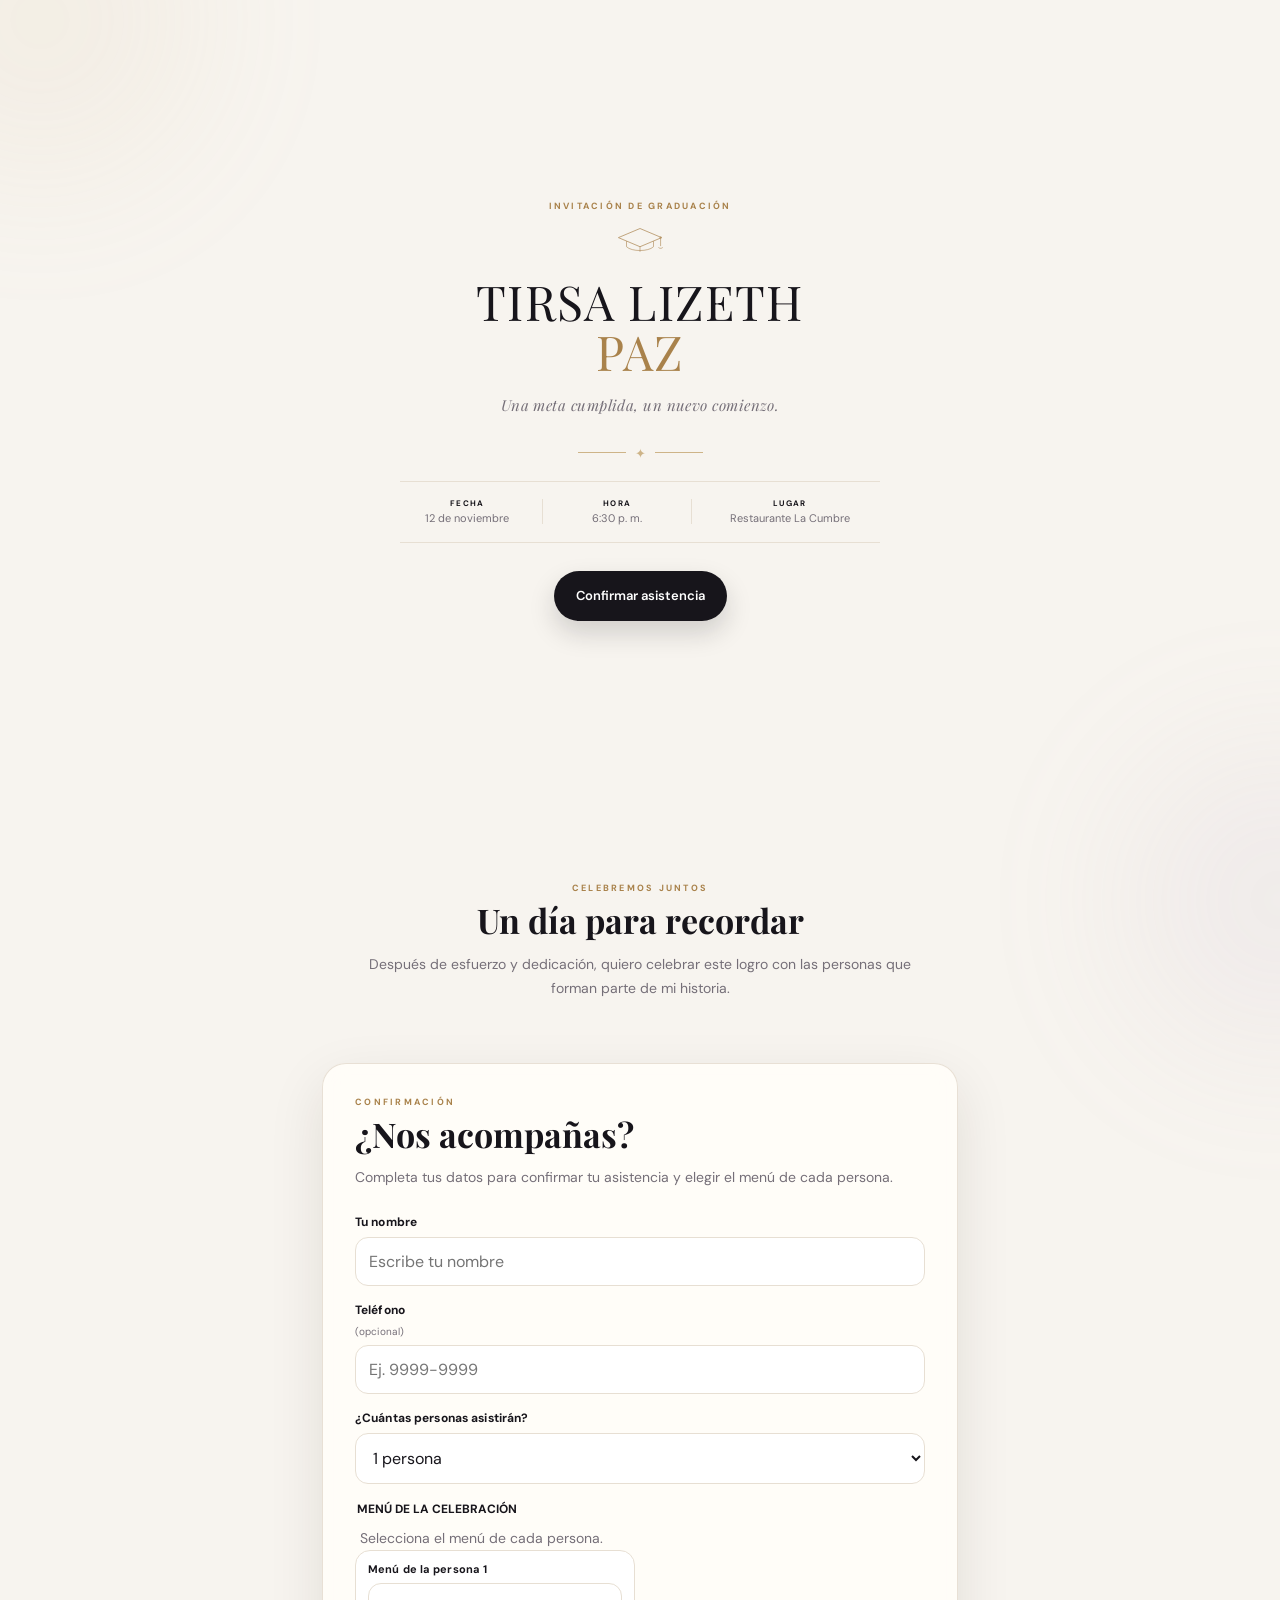
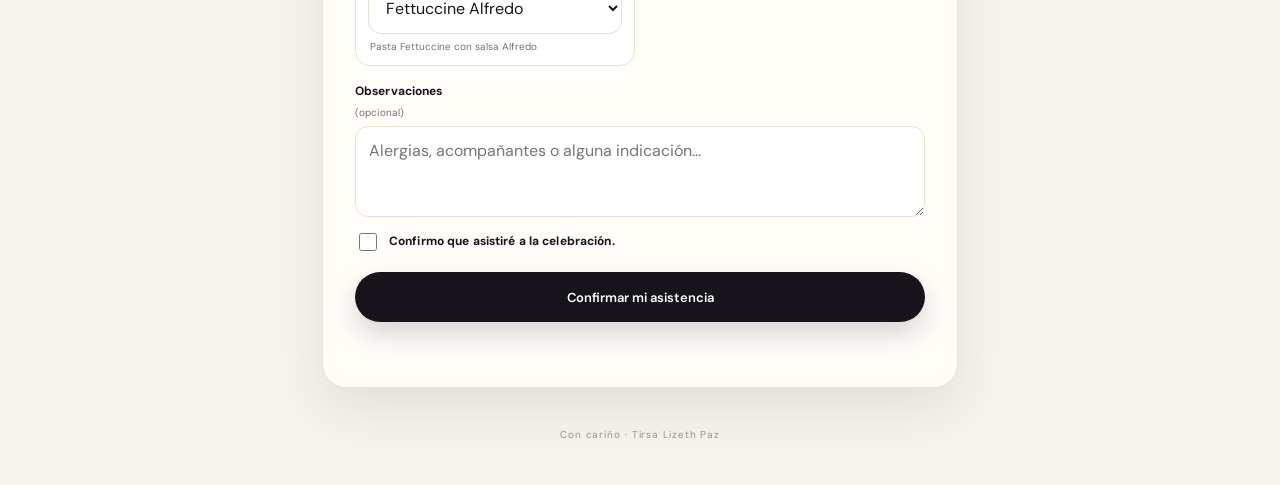
==== index.html @ da8b952c "Refinar diseño premium de invitación de graduación" ====
<!doctype html>
<html lang="es">
<head>
  <meta charset="UTF-8">
  <meta name="viewport" content="width=device-width, initial-scale=1.0, maximum-scale=1.0, user-scalable=no, viewport-fit=cover">
  <title>Graduación de Tirsa Lizeth Paz | Invitación</title>
  <meta name="description" content="Invitación digital de graduación de Tirsa Lizeth Paz">
  <link rel="preconnect" href="https://fonts.googleapis.com">
  <link rel="preconnect" href="https://fonts.gstatic.com" crossorigin>
  <link href="https://fonts.googleapis.com/css2?family=DM+Sans:wght@400;500;600;700&family=Playfair+Display:wght@500;600;700&display=swap" rel="stylesheet">
  <link rel="stylesheet" href="styles.css">
  <style>
    html{-webkit-text-size-adjust:100%;touch-action:manipulation}
    input,select,textarea{font-size:16px!important;-webkit-text-size-adjust:100%}
    .guest-menus{display:grid;gap:10px}.guest-menu-row{border:1px solid #e7dfd3;border-radius:15px;background:#fff;padding:11px 12px}.guest-menu-row label{display:grid;gap:7px;font-size:11px;color:#17151b}.guest-menu-select{font-size:16px!important;min-height:50px!important}.selected-menu-description{margin:6px 2px 0;font-size:10px;line-height:1.4;color:#756f78}
    .graduation-mark{width:54px;height:38px;margin:2px auto 12px;color:var(--gold);opacity:.82}.graduation-mark svg{width:100%;height:100%;display:block;overflow:visible}.graduation-mark .cap-fill{fill:none;stroke:currentColor;stroke-width:1.25;stroke-linejoin:round}.graduation-mark .cap-detail{fill:none;stroke:currentColor;stroke-width:1.05;stroke-linecap:round;stroke-linejoin:round}
    .hero-ornament{display:flex;align-items:center;justify-content:center;gap:9px;margin:4px auto 22px;color:var(--gold-light);opacity:.9}.hero-ornament span{display:block;width:48px;height:1px;background:currentColor}.hero-ornament b{font-family:"Playfair Display",serif;font-size:13px;font-weight:500;line-height:1}
    .tagline{margin:-12px auto 25px;color:var(--muted);font:italic 15px/1.5 "Playfair Display",serif;letter-spacing:.03em}
    .details{display:none}
    @media(min-width:561px){.guest-menus{grid-template-columns:1fr 1fr}}
  </style>
</head>
<body>
  <div class="bg-glow glow-1"></div>
  <div class="bg-glow glow-2"></div>

  <main>
    <section class="hero reveal">
      <p class="eyebrow">INVITACIÓN DE GRADUACIÓN</p>

      <div class="graduation-mark" aria-hidden="true">
        <svg viewBox="0 0 80 56" role="img">
          <path class="cap-fill" d="M8 21.5 40 8l32 13.5L40 35 8 21.5Z"/>
          <path class="cap-detail" d="M20 27.2V35c7.5 7.5 32.5 7.5 40 0v-7.8M40 35v7"/>
          <path class="cap-detail" d="M70.5 22v11.5M67.8 36.5c1.5 1.3 4 1.3 5.5 0"/>
          <circle cx="70.5" cy="21.5" r="1.6" fill="currentColor" stroke="none"/>
        </svg>
      </div>

      <div class="graduate-name">TIRSA LIZETH<br><span>PAZ</span></div>
      <p class="tagline">Una meta cumplida, un nuevo comienzo.</p>

      <div class="hero-ornament" aria-hidden="true"><span></span><b>✦</b><span></span></div>

      <div class="date-card">
        <div><strong>FECHA</strong><span>12 de noviembre</span></div>
        <i></i>
        <div><strong>HORA</strong><span>6:30 p. m.</span></div>
        <i></i>
        <div><strong>LUGAR</strong><span>Restaurante La Cumbre</span></div>
      </div>

      <a class="primary-btn" href="#rsvp">Confirmar asistencia</a>
    </section>

    <section class="section reveal intro-section">
      <div class="section-tag">CELEBREMOS JUNTOS</div>
      <h2>Un día para recordar</h2>
      <p class="muted">Después de esfuerzo y dedicación, quiero celebrar este logro con las personas que forman parte de mi historia.</p>
    </section>

    <section id="rsvp" class="rsvp-card reveal">
      <div class="section-tag">CONFIRMACIÓN</div>
      <h2>¿Nos acompañas?</h2>
      <p class="muted">Completa tus datos para confirmar tu asistencia y elegir el menú de cada persona.</p>

      <form id="rsvpForm">
        <label>Tu nombre
          <input id="name" name="name" type="text" placeholder="Escribe tu nombre" required maxlength="100" autocomplete="name">
        </label>

        <label>Teléfono <small>(opcional)</small>
          <input id="phone" name="phone" type="tel" placeholder="Ej. 9999-9999" maxlength="30" autocomplete="tel">
        </label>

        <label>¿Cuántas personas asistirán?
          <select id="guests" name="guests" required>
            <option value="1">1 persona</option><option value="2">2 personas</option><option value="3">3 personas</option><option value="4">4 personas</option><option value="5">5 personas</option><option value="6">6 personas</option>
          </select>
        </label>

        <fieldset>
          <legend>MENÚ DE LA CELEBRACIÓN</legend>
          <p class="muted">Selecciona el menú de cada persona.</p>
          <div id="guestMenus" class="guest-menus"></div>
        </fieldset>

        <label>Observaciones <small>(opcional)</small>
          <textarea id="notes" name="notes" rows="3" maxlength="300" placeholder="Alergias, acompañantes o alguna indicación..."></textarea>
        </label>

        <label class="check"><input id="confirmed" type="checkbox" required><span>Confirmo que asistiré a la celebración.</span></label>
        <button class="primary-btn submit-btn" type="submit">Confirmar mi asistencia</button>
        <p id="formStatus" class="form-status" role="status"></p>
      </form>
    </section>

    <section id="success" class="success-card hidden">
      <div class="success-icon">✓</div>
      <div class="section-tag">CONFIRMACIÓN RECIBIDA</div>
      <h2>Te esperamos</h2>
      <p id="successText" class="muted"></p>
      <button id="editBtn" class="secondary-btn">Modificar respuesta</button>
    </section>

    <footer>Con cariño · Tirsa Lizeth Paz</footer>
  </main>

  <script src="config.js"></script>
  <script src="app.js"></script>
</body>
</html>
---- styles.css ----
:root{
  --ink:#17151b;
  --muted:#756f78;
  --cream:#f7f4ef;
  --paper:#fffdf9;
  --gold:#a9824b;
  --gold-light:#c9ad7d;
  --line:#e7dfd3;
  --shadow:0 20px 55px rgba(35,28,20,.10);
}
*{box-sizing:border-box}
html{scroll-behavior:smooth}
body{margin:0;background:var(--cream);color:var(--ink);font-family:"DM Sans",sans-serif;-webkit-font-smoothing:antialiased}
body:before{content:"";position:fixed;inset:0;pointer-events:none;opacity:.18;background-image:radial-gradient(#b8a98f .45px,transparent .45px);background-size:8px 8px}
.bg-glow{position:fixed;width:300px;height:300px;border-radius:50%;filter:blur(85px);opacity:.11;pointer-events:none}
.glow-1{background:#d7bb8a;top:-130px;left:-110px}.glow-2{background:#b8a3c2;right:-150px;bottom:-150px}
main{width:100%;max-width:680px;margin:auto;padding:0 16px 34px;position:relative}
.hero{min-height:100svh;display:flex;flex-direction:column;align-items:center;justify-content:center;text-align:center;padding:34px 8px 42px}
.cap{font-size:42px;margin-bottom:18px;filter:drop-shadow(0 7px 10px rgba(0,0,0,.10))}
.eyebrow,.section-tag{font-size:9px;letter-spacing:.25em;font-weight:700;color:var(--gold)}
h1,h2,.graduate-name{font-family:"Playfair Display",serif}
h1{font-size:clamp(44px,14vw,68px);line-height:.94;margin:12px 0 18px;font-weight:600;letter-spacing:-.025em}
.intro{font-size:14px;line-height:1.65;color:var(--muted);max-width:330px;margin:0 auto 24px}
.graduate-name{font-size:clamp(30px,9vw,48px);line-height:1.03;letter-spacing:.025em;margin:4px 0 30px}
.graduate-name span{color:var(--gold)}
.date-card{width:100%;max-width:480px;display:grid;grid-template-columns:1fr auto 1fr auto 1.35fr;align-items:center;gap:9px;border-top:1px solid var(--line);border-bottom:1px solid var(--line);padding:16px 2px;margin-bottom:28px}
.date-card div{display:flex;flex-direction:column;gap:4px;min-width:0}.date-card strong{font-size:8px;letter-spacing:.16em}.date-card span{font-size:11px;line-height:1.25;color:var(--muted)}
.date-card i{height:25px;width:1px;background:var(--line)}
.primary-btn,.secondary-btn{min-height:50px;display:inline-flex;align-items:center;justify-content:center;border:0;border-radius:999px;padding:14px 22px;font:600 13px "DM Sans";cursor:pointer;text-decoration:none;transition:transform .2s ease,box-shadow .2s ease;background:none}
.primary-btn{background:var(--ink);color:#fff;box-shadow:0 12px 26px rgba(23,21,27,.17)}.primary-btn:active{transform:scale(.98)}.primary-btn span{margin-left:12px;color:var(--gold-light)}
.section{padding:62px 4px;text-align:center}.section h2,.rsvp-card h2,.success-card h2{font-size:34px;line-height:1.05;margin:9px 0 13px}.muted{color:var(--muted);font-size:14px;line-height:1.75;max-width:560px;margin:0 auto}
.rsvp-card,.success-card{background:rgba(255,253,249,.92);border:1px solid rgba(231,223,211,.95);border-radius:24px;padding:25px 19px;box-shadow:var(--shadow);backdrop-filter:blur(12px)}
.rsvp-card h2{text-align:left}.rsvp-card>.muted{text-align:left;margin:0 0 24px;max-width:none}
form{display:grid;gap:16px}form label{display:grid;gap:7px;text-align:left;font-size:12px;font-weight:700;letter-spacing:.01em}small{font-size:10px;color:var(--muted);font-weight:400}
input[type=text],input[type=tel],select,textarea{width:100%;min-height:48px;border:1px solid var(--line);background:#fff;border-radius:13px;padding:13px;font:14px "DM Sans";color:var(--ink);outline:none;transition:.2s}textarea{resize:vertical;min-height:88px}input:focus,select:focus,textarea:focus{border-color:var(--gold);box-shadow:0 0 0 3px rgba(169,130,75,.10)}
fieldset{border:0;padding:0;margin:1px 0}legend{font-size:12px;font-weight:700;margin-bottom:9px}
.menu-grid{display:grid;grid-template-columns:1fr;gap:9px}.menu-option{position:relative;display:flex!important;align-items:center;gap:11px;border:1px solid var(--line);padding:12px;border-radius:15px;background:#fff;cursor:pointer;transition:.2s}.menu-option input{accent-color:var(--gold);width:16px;height:16px;flex:0 0 auto}.menu-option:has(input:checked){border-color:var(--gold);box-shadow:0 0 0 2px rgba(169,130,75,.10);background:#fffbf5}.menu-option span:nth-child(2){display:flex;flex-direction:column;gap:3px;min-width:0}.menu-option b{font-size:12px}.menu-option small{font-size:10px;line-height:1.35}.menu-icon{font-size:22px;flex:0 0 auto}.check{display:flex!important;grid-template-columns:none!important;align-items:flex-start!important;gap:9px!important}.check input{width:18px;height:18px;flex:0 0 auto;margin-top:0;accent-color:var(--gold)}.check span{font-size:12px;line-height:1.4}.submit-btn{width:100%;margin-top:2px}
.form-status{text-align:center;margin:0;font-size:11px;min-height:17px;color:#9a4c43}
.hidden{display:none}.success-card{text-align:center;margin:45px 0}.success-icon{width:58px;height:58px;border-radius:50%;display:grid;place-items:center;background:#edf4ed;color:#397047;font-size:28px;margin:0 auto 17px}.success-card h2{margin-bottom:9px}.secondary-btn{margin-top:21px;background:#eee9e1;color:var(--ink)}
.details{text-align:left}.details h2{text-align:center}.detail-list{margin-top:23px;display:grid;gap:10px}.detail-list>div{display:flex;gap:13px;align-items:center;background:#fff;border:1px solid var(--line);border-radius:16px;padding:13px}.detail-list>div>span{font-size:21px}.detail-list b{font-size:12px}.detail-list p{margin:3px 0 0;color:var(--muted);font-size:11px}
footer{text-align:center;color:#9b9389;font-size:10px;padding:40px 0 10px;letter-spacing:.09em}
.reveal{animation:rise .7s ease both}@keyframes rise{from{opacity:0;transform:translateY(12px)}to{opacity:1;transform:none}}
@media(min-width:561px){main{padding-left:22px;padding-right:22px}.hero{min-height:820px}.rsvp-card,.success-card{padding:32px}.menu-grid{grid-template-columns:1fr 1fr}}
@media(max-width:370px){main{padding-left:12px;padding-right:12px}.hero{padding-left:4px;padding-right:4px}.graduate-name{font-size:29px}.date-card{gap:6px}.date-card span{font-size:10px}.date-card strong{font-size:7px}.rsvp-card{padding:21px 16px}}
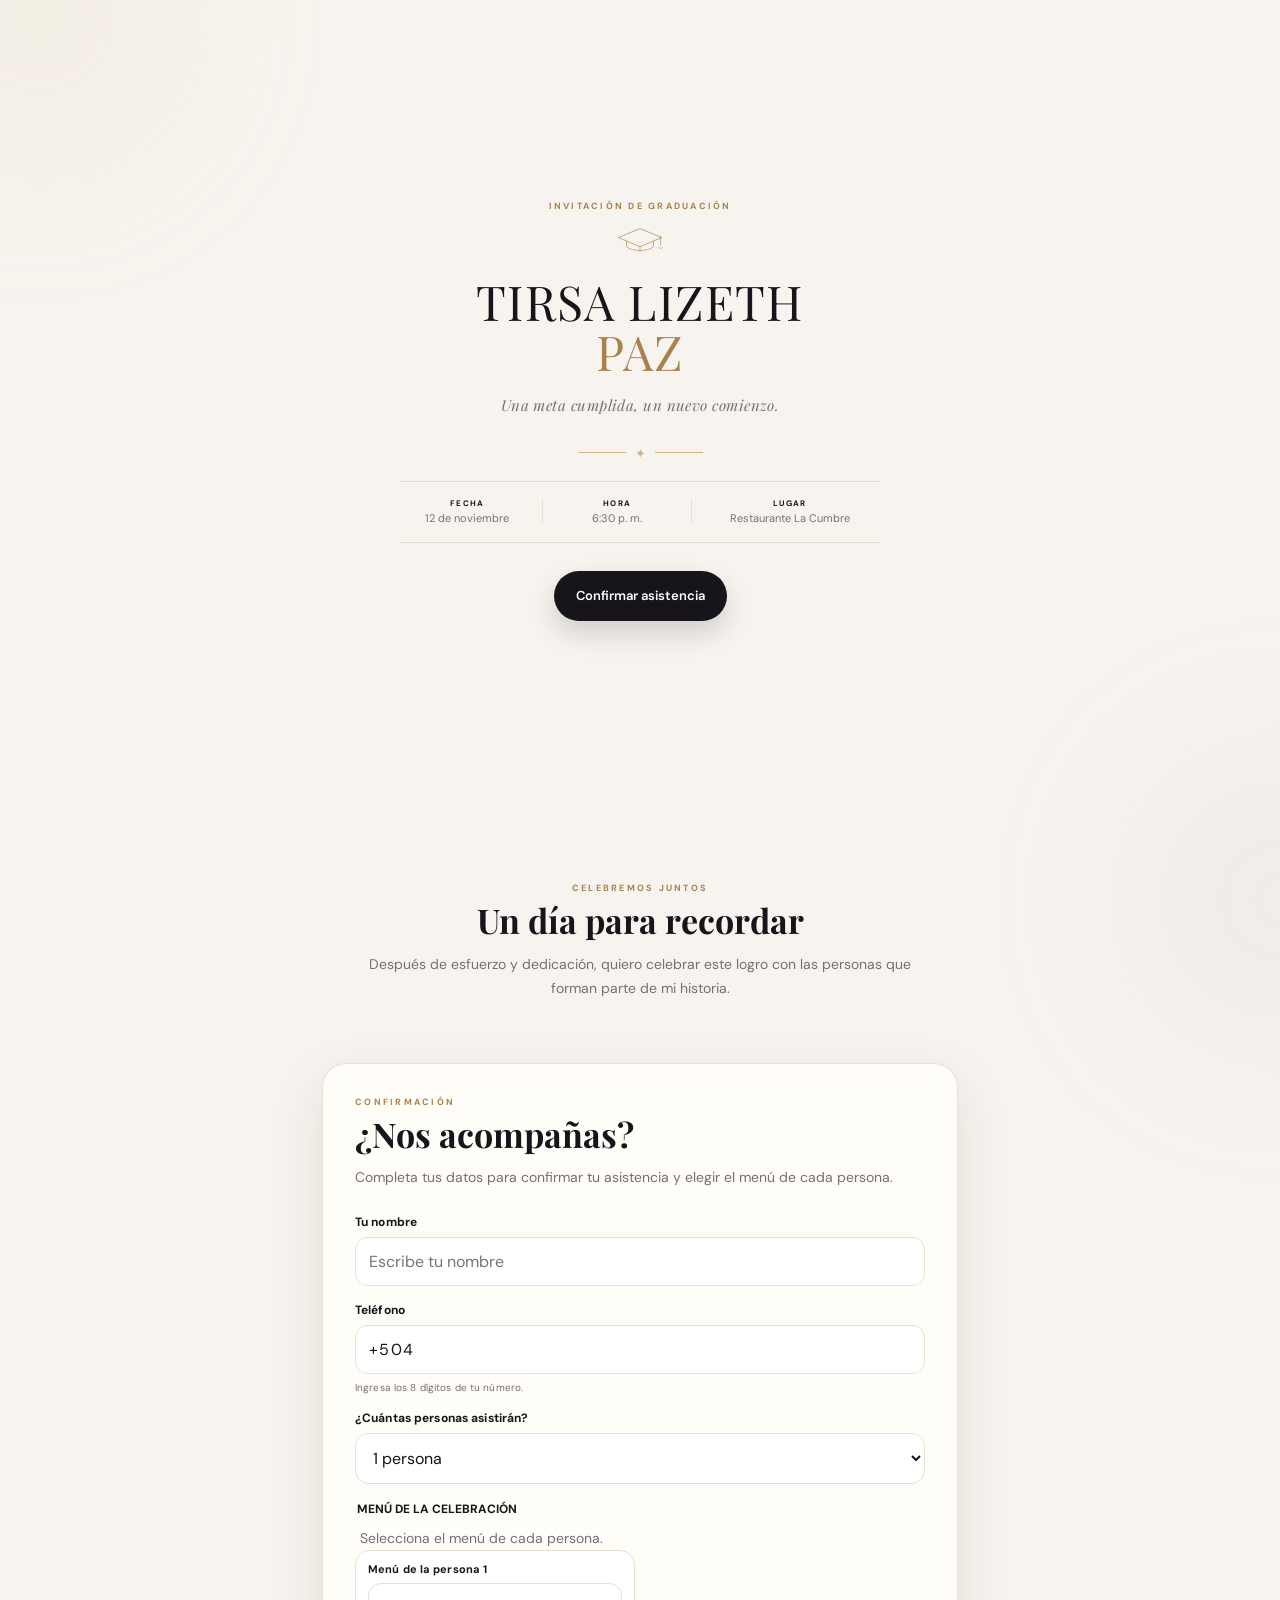
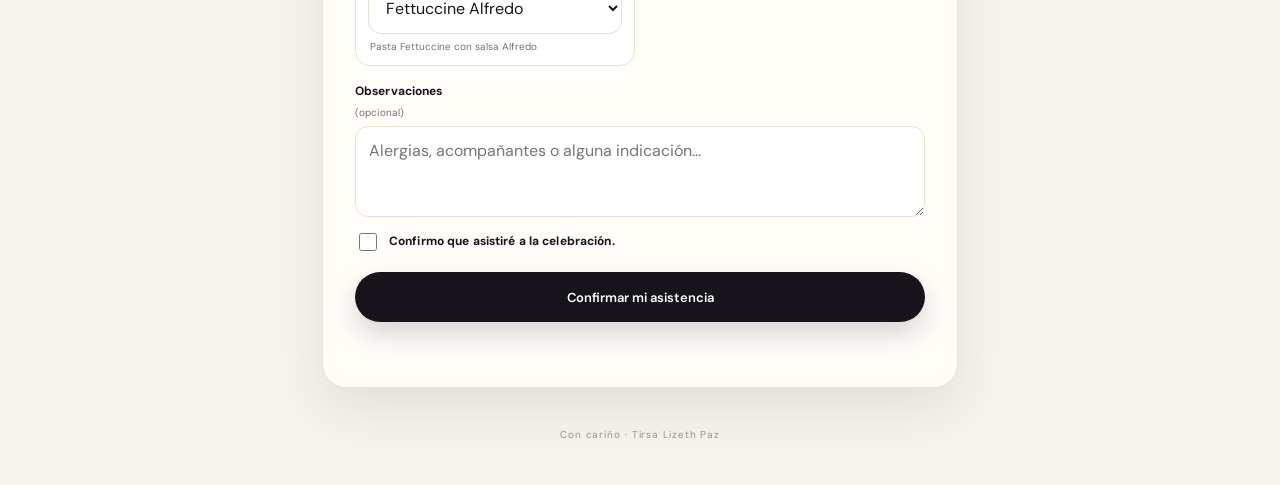
==== commit 0d89ee24: "Ajustar campo de teléfono hondureño" ====
--- a/index.html
+++ b/index.html
@@ -16,97 +16,39 @@
     .graduation-mark{width:54px;height:38px;margin:2px auto 12px;color:var(--gold);opacity:.82}.graduation-mark svg{width:100%;height:100%;display:block;overflow:visible}.graduation-mark .cap-fill{fill:none;stroke:currentColor;stroke-width:1.25;stroke-linejoin:round}.graduation-mark .cap-detail{fill:none;stroke:currentColor;stroke-width:1.05;stroke-linecap:round;stroke-linejoin:round}
     .hero-ornament{display:flex;align-items:center;justify-content:center;gap:9px;margin:4px auto 22px;color:var(--gold-light);opacity:.9}.hero-ornament span{display:block;width:48px;height:1px;background:currentColor}.hero-ornament b{font-family:"Playfair Display",serif;font-size:13px;font-weight:500;line-height:1}
     .tagline{margin:-12px auto 25px;color:var(--muted);font:italic 15px/1.5 "Playfair Display",serif;letter-spacing:.03em}
+    .phone-input{letter-spacing:.08em}
     .details{display:none}
     @media(min-width:561px){.guest-menus{grid-template-columns:1fr 1fr}}
   </style>
 </head>
 <body>
-  <div class="bg-glow glow-1"></div>
-  <div class="bg-glow glow-2"></div>
-
+  <div class="bg-glow glow-1"></div><div class="bg-glow glow-2"></div>
   <main>
     <section class="hero reveal">
       <p class="eyebrow">INVITACIÓN DE GRADUACIÓN</p>
-
-      <div class="graduation-mark" aria-hidden="true">
-        <svg viewBox="0 0 80 56" role="img">
-          <path class="cap-fill" d="M8 21.5 40 8l32 13.5L40 35 8 21.5Z"/>
-          <path class="cap-detail" d="M20 27.2V35c7.5 7.5 32.5 7.5 40 0v-7.8M40 35v7"/>
-          <path class="cap-detail" d="M70.5 22v11.5M67.8 36.5c1.5 1.3 4 1.3 5.5 0"/>
-          <circle cx="70.5" cy="21.5" r="1.6" fill="currentColor" stroke="none"/>
-        </svg>
-      </div>
-
+      <div class="graduation-mark" aria-hidden="true"><svg viewBox="0 0 80 56" role="img"><path class="cap-fill" d="M8 21.5 40 8l32 13.5L40 35 8 21.5Z"/><path class="cap-detail" d="M20 27.2V35c7.5 7.5 32.5 7.5 40 0v-7.8M40 35v7"/><path class="cap-detail" d="M70.5 22v11.5M67.8 36.5c1.5 1.3 4 1.3 5.5 0"/><circle cx="70.5" cy="21.5" r="1.6" fill="currentColor" stroke="none"/></svg></div>
       <div class="graduate-name">TIRSA LIZETH<br><span>PAZ</span></div>
       <p class="tagline">Una meta cumplida, un nuevo comienzo.</p>
-
       <div class="hero-ornament" aria-hidden="true"><span></span><b>✦</b><span></span></div>
-
-      <div class="date-card">
-        <div><strong>FECHA</strong><span>12 de noviembre</span></div>
-        <i></i>
-        <div><strong>HORA</strong><span>6:30 p. m.</span></div>
-        <i></i>
-        <div><strong>LUGAR</strong><span>Restaurante La Cumbre</span></div>
-      </div>
-
+      <div class="date-card"><div><strong>FECHA</strong><span>12 de noviembre</span></div><i></i><div><strong>HORA</strong><span>6:30 p. m.</span></div><i></i><div><strong>LUGAR</strong><span>Restaurante La Cumbre</span></div></div>
       <a class="primary-btn" href="#rsvp">Confirmar asistencia</a>
     </section>
-
-    <section class="section reveal intro-section">
-      <div class="section-tag">CELEBREMOS JUNTOS</div>
-      <h2>Un día para recordar</h2>
-      <p class="muted">Después de esfuerzo y dedicación, quiero celebrar este logro con las personas que forman parte de mi historia.</p>
-    </section>
-
+    <section class="section reveal intro-section"><div class="section-tag">CELEBREMOS JUNTOS</div><h2>Un día para recordar</h2><p class="muted">Después de esfuerzo y dedicación, quiero celebrar este logro con las personas que forman parte de mi historia.</p></section>
     <section id="rsvp" class="rsvp-card reveal">
-      <div class="section-tag">CONFIRMACIÓN</div>
-      <h2>¿Nos acompañas?</h2>
-      <p class="muted">Completa tus datos para confirmar tu asistencia y elegir el menú de cada persona.</p>
-
+      <div class="section-tag">CONFIRMACIÓN</div><h2>¿Nos acompañas?</h2><p class="muted">Completa tus datos para confirmar tu asistencia y elegir el menú de cada persona.</p>
       <form id="rsvpForm">
-        <label>Tu nombre
-          <input id="name" name="name" type="text" placeholder="Escribe tu nombre" required maxlength="100" autocomplete="name">
-        </label>
-
-        <label>Teléfono <small>(opcional)</small>
-          <input id="phone" name="phone" type="tel" placeholder="Ej. 9999-9999" maxlength="30" autocomplete="tel">
-        </label>
-
-        <label>¿Cuántas personas asistirán?
-          <select id="guests" name="guests" required>
-            <option value="1">1 persona</option><option value="2">2 personas</option><option value="3">3 personas</option><option value="4">4 personas</option><option value="5">5 personas</option><option value="6">6 personas</option>
-          </select>
-        </label>
-
-        <fieldset>
-          <legend>MENÚ DE LA CELEBRACIÓN</legend>
-          <p class="muted">Selecciona el menú de cada persona.</p>
-          <div id="guestMenus" class="guest-menus"></div>
-        </fieldset>
-
-        <label>Observaciones <small>(opcional)</small>
-          <textarea id="notes" name="notes" rows="3" maxlength="300" placeholder="Alergias, acompañantes o alguna indicación..."></textarea>
-        </label>
-
+        <label>Tu nombre<input id="name" name="name" type="text" placeholder="Escribe tu nombre" required maxlength="100" autocomplete="name"></label>
+        <label>Teléfono<input id="phone" name="phone" class="phone-input" type="tel" inputmode="numeric" value="+504 " required autocomplete="tel" maxlength="9" aria-describedby="phoneHelp"><small id="phoneHelp">Ingresa los 8 dígitos de tu número.</small></label>
+        <label>¿Cuántas personas asistirán?<select id="guests" name="guests" required><option value="1">1 persona</option><option value="2">2 personas</option><option value="3">3 personas</option><option value="4">4 personas</option><option value="5">5 personas</option><option value="6">6 personas</option></select></label>
+        <fieldset><legend>MENÚ DE LA CELEBRACIÓN</legend><p class="muted">Selecciona el menú de cada persona.</p><div id="guestMenus" class="guest-menus"></div></fieldset>
+        <label>Observaciones <small>(opcional)</small><textarea id="notes" name="notes" rows="3" maxlength="300" placeholder="Alergias, acompañantes o alguna indicación..."></textarea></label>
         <label class="check"><input id="confirmed" type="checkbox" required><span>Confirmo que asistiré a la celebración.</span></label>
-        <button class="primary-btn submit-btn" type="submit">Confirmar mi asistencia</button>
-        <p id="formStatus" class="form-status" role="status"></p>
+        <button class="primary-btn submit-btn" type="submit">Confirmar mi asistencia</button><p id="formStatus" class="form-status" role="status"></p>
       </form>
     </section>
-
-    <section id="success" class="success-card hidden">
-      <div class="success-icon">✓</div>
-      <div class="section-tag">CONFIRMACIÓN RECIBIDA</div>
-      <h2>Te esperamos</h2>
-      <p id="successText" class="muted"></p>
-      <button id="editBtn" class="secondary-btn">Modificar respuesta</button>
-    </section>
-
+    <section id="success" class="success-card hidden"><div class="success-icon">✓</div><div class="section-tag">CONFIRMACIÓN RECIBIDA</div><h2>Te esperamos</h2><p id="successText" class="muted"></p><button id="editBtn" class="secondary-btn">Modificar respuesta</button></section>
     <footer>Con cariño · Tirsa Lizeth Paz</footer>
   </main>
-
-  <script src="config.js"></script>
-  <script src="app.js"></script>
+  <script src="config.js"></script><script src="app.js"></script>
 </body>
 </html>
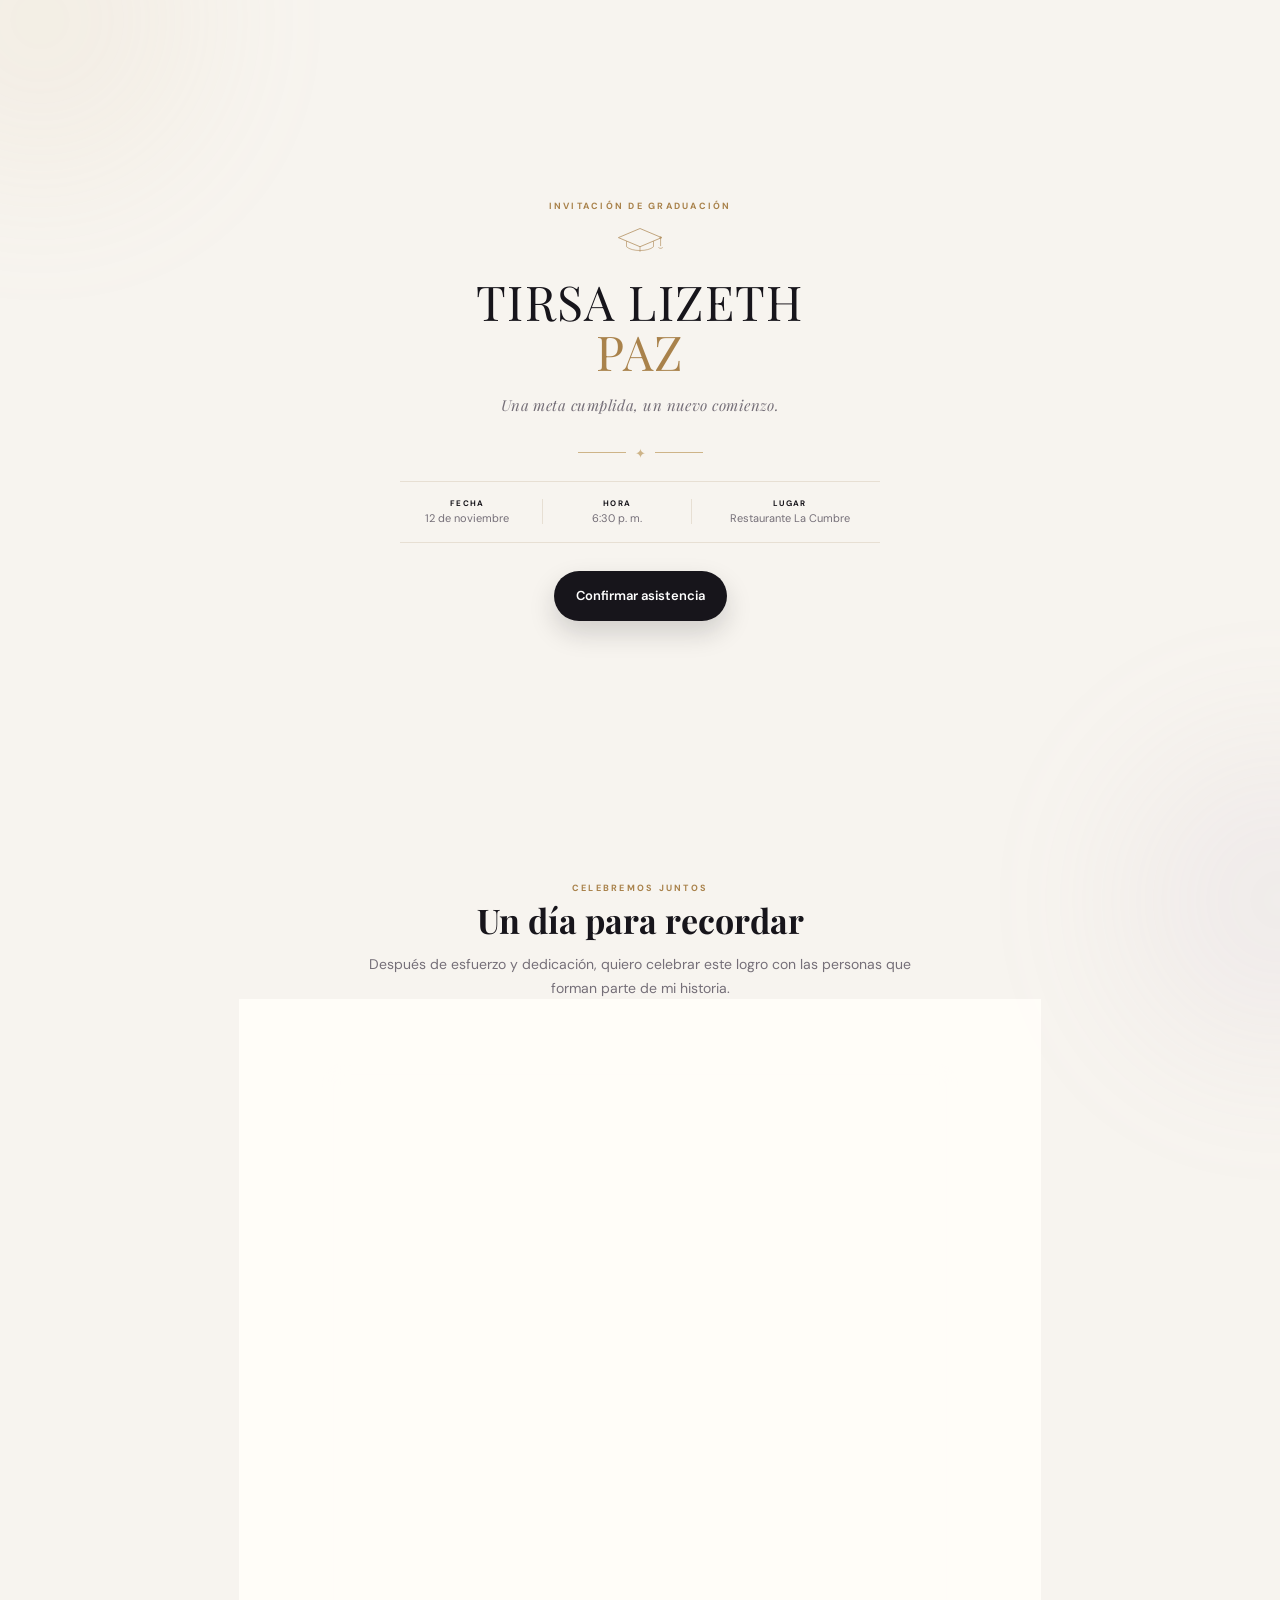
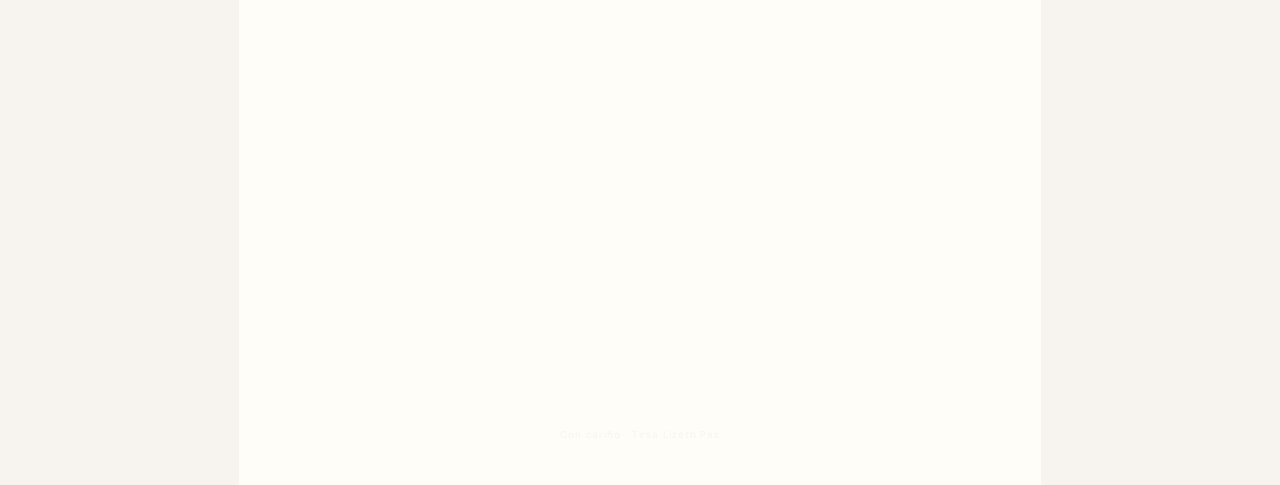
==== commit 63e980cc: "Agregar animación sutil y elegante a la invitación" ====
--- a/index.html
+++ b/index.html
@@ -13,11 +13,16 @@
     html{-webkit-text-size-adjust:100%;touch-action:manipulation}
     input,select,textarea{font-size:16px!important;-webkit-text-size-adjust:100%}
     .guest-menus{display:grid;gap:10px}.guest-menu-row{border:1px solid #e7dfd3;border-radius:15px;background:#fff;padding:11px 12px}.guest-menu-row label{display:grid;gap:7px;font-size:11px;color:#17151b}.guest-menu-select{font-size:16px!important;min-height:50px!important}.selected-menu-description{margin:6px 2px 0;font-size:10px;line-height:1.4;color:#756f78}
-    .graduation-mark{width:54px;height:38px;margin:2px auto 12px;color:var(--gold);opacity:.82}.graduation-mark svg{width:100%;height:100%;display:block;overflow:visible}.graduation-mark .cap-fill{fill:none;stroke:currentColor;stroke-width:1.25;stroke-linejoin:round}.graduation-mark .cap-detail{fill:none;stroke:currentColor;stroke-width:1.05;stroke-linecap:round;stroke-linejoin:round}
-    .hero-ornament{display:flex;align-items:center;justify-content:center;gap:9px;margin:4px auto 22px;color:var(--gold-light);opacity:.9}.hero-ornament span{display:block;width:48px;height:1px;background:currentColor}.hero-ornament b{font-family:"Playfair Display",serif;font-size:13px;font-weight:500;line-height:1}
+    .graduation-mark{width:54px;height:38px;margin:2px auto 12px;color:var(--gold);opacity:.82;animation:markFloat 5s ease-in-out infinite}.graduation-mark svg{width:100%;height:100%;display:block;overflow:visible}.graduation-mark .cap-fill{fill:none;stroke:currentColor;stroke-width:1.25;stroke-linejoin:round}.graduation-mark .cap-detail{fill:none;stroke:currentColor;stroke-width:1.05;stroke-linecap:round;stroke-linejoin:round}
+    .hero-ornament{display:flex;align-items:center;justify-content:center;gap:9px;margin:4px auto 22px;color:var(--gold-light);opacity:.9}.hero-ornament span{display:block;width:48px;height:1px;background:currentColor}.hero-ornament b{font-family:"Playfair Display",serif;font-size:13px;font-weight:500;line-height:1;animation:starGlow 3.5s ease-in-out infinite}
     .tagline{margin:-12px auto 25px;color:var(--muted);font:italic 15px/1.5 "Playfair Display",serif;letter-spacing:.03em}
     .phone-input{letter-spacing:.08em}
     .details{display:none}
+    .hero .eyebrow,.hero .graduate-name,.hero .tagline,.hero .date-card,.hero .primary-btn{animation:softReveal .9s ease both}.hero .graduate-name{animation-delay:.12s}.hero .tagline{animation-delay:.22s}.hero .date-card{animation-delay:.34s}.hero .primary-btn{animation-delay:.46s}
+    @keyframes softReveal{from{opacity:0;transform:translateY(8px)}to{opacity:1;transform:translateY(0)}}
+    @keyframes markFloat{0%,100%{transform:translateY(0);opacity:.78}50%{transform:translateY(-3px);opacity:1}}
+    @keyframes starGlow{0%,100%{opacity:.65;transform:scale(.94)}50%{opacity:1;transform:scale(1.08)}}
+    @media(prefers-reduced-motion:reduce){*,*::before,*::after{animation-duration:.01ms!important;animation-iteration-count:1!important;scroll-behavior:auto!important}}
     @media(min-width:561px){.guest-menus{grid-template-columns:1fr 1fr}}
   </style>
 </head>
@@ -38,7 +43,7 @@
       <div class="section-tag">CONFIRMACIÓN</div><h2>¿Nos acompañas?</h2><p class="muted">Completa tus datos para confirmar tu asistencia y elegir el menú de cada persona.</p>
       <form id="rsvpForm">
         <label>Tu nombre<input id="name" name="name" type="text" placeholder="Escribe tu nombre" required maxlength="100" autocomplete="name"></label>
-        <label>Teléfono<input id="phone" name="phone" class="phone-input" type="tel" inputmode="numeric" value="+504 " required autocomplete="tel" maxlength="9" aria-describedby="phoneHelp"><small id="phoneHelp">Ingresa los 8 dígitos de tu número.</small></label>
+        <label>Teléfono<input id="phone" name="phone" class="phone-input" type="tel" inputmode="numeric" value="+504 " required autocomplete="tel" maxlength="14" pattern="^\+504 [0-9]{4}-[0-9]{4}$" aria-describedby="phoneHelp"><small id="phoneHelp">Ingresa los 8 dígitos de tu número.</small></label>
         <label>¿Cuántas personas asistirán?<select id="guests" name="guests" required><option value="1">1 persona</option><option value="2">2 personas</option><option value="3">3 personas</option><option value="4">4 personas</option><option value="5">5 personas</option><option value="6">6 personas</option></select></label>
         <fieldset><legend>MENÚ DE LA CELEBRACIÓN</legend><p class="muted">Selecciona el menú de cada persona.</p><div id="guestMenus" class="guest-menus"></div></fieldset>
         <label>Observaciones <small>(opcional)</small><textarea id="notes" name="notes" rows="3" maxlength="300" placeholder="Alergias, acompañantes o alguna indicación..."></textarea></label>
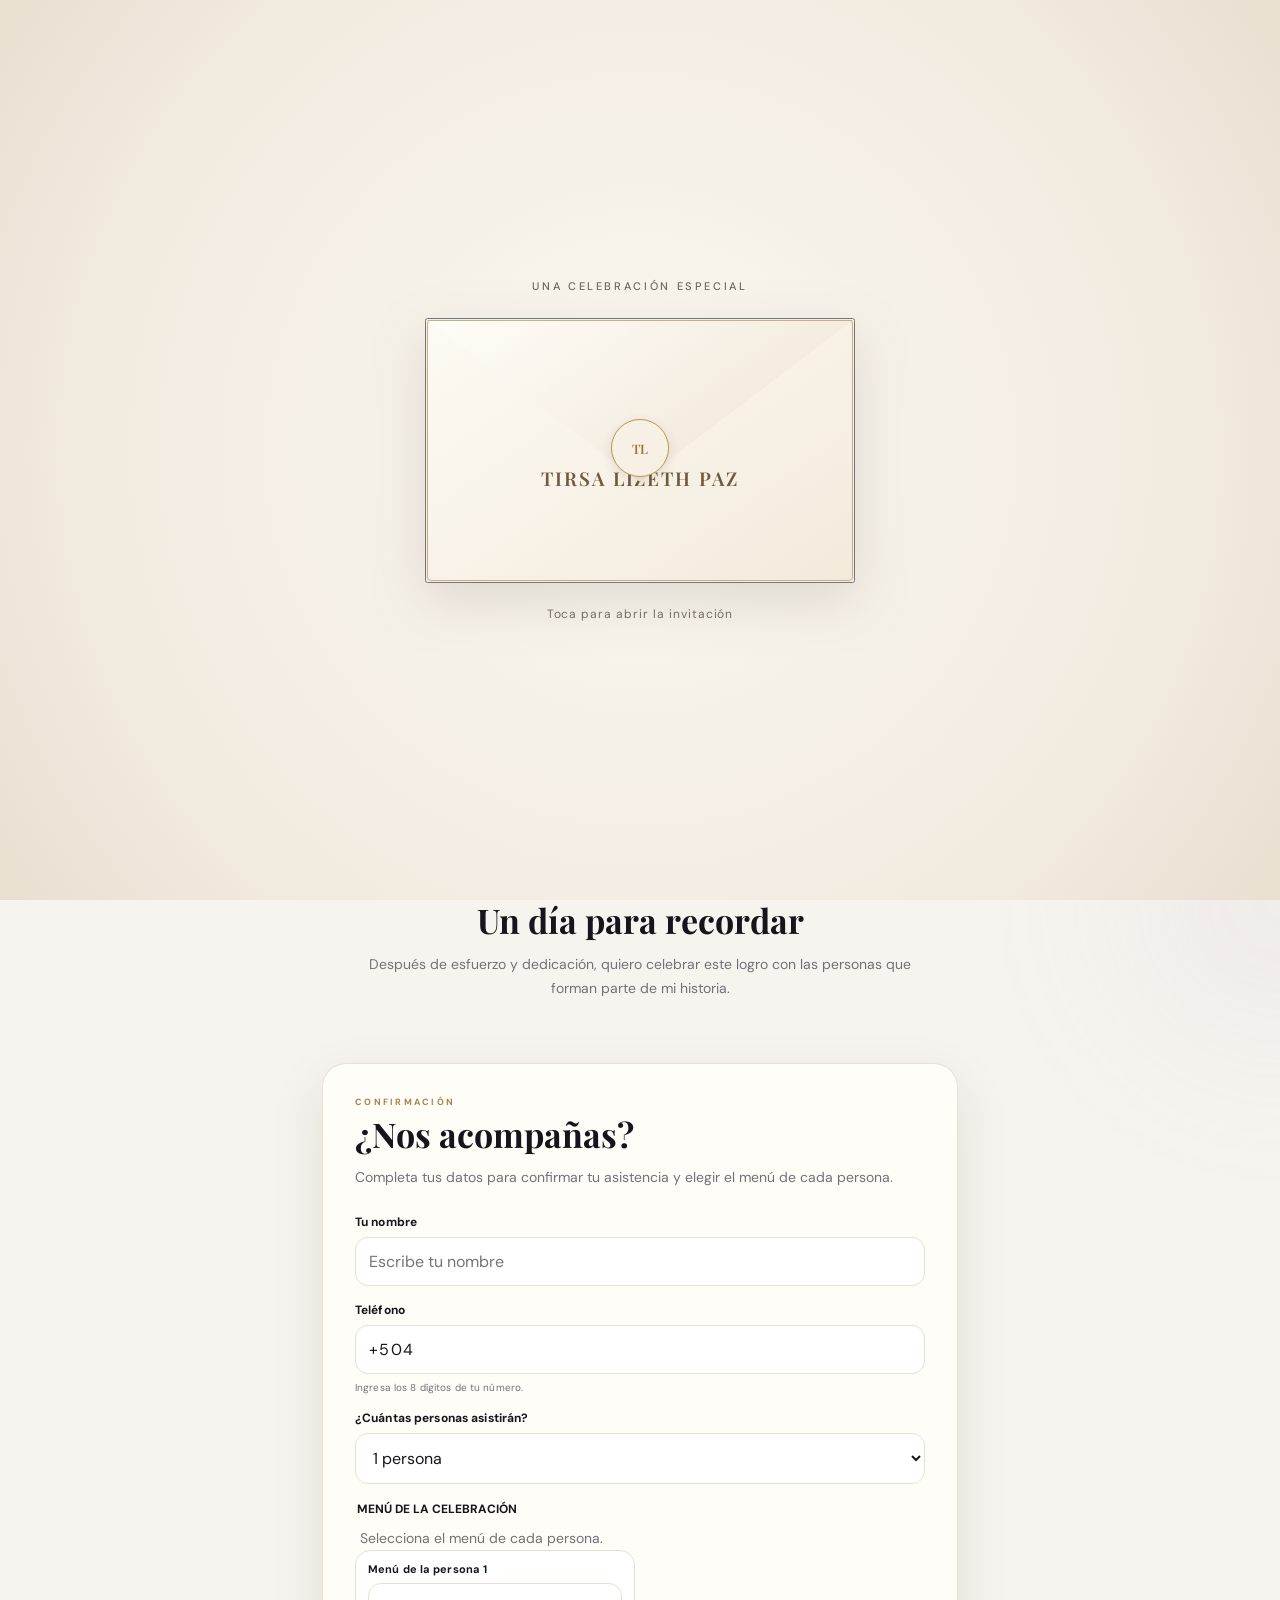
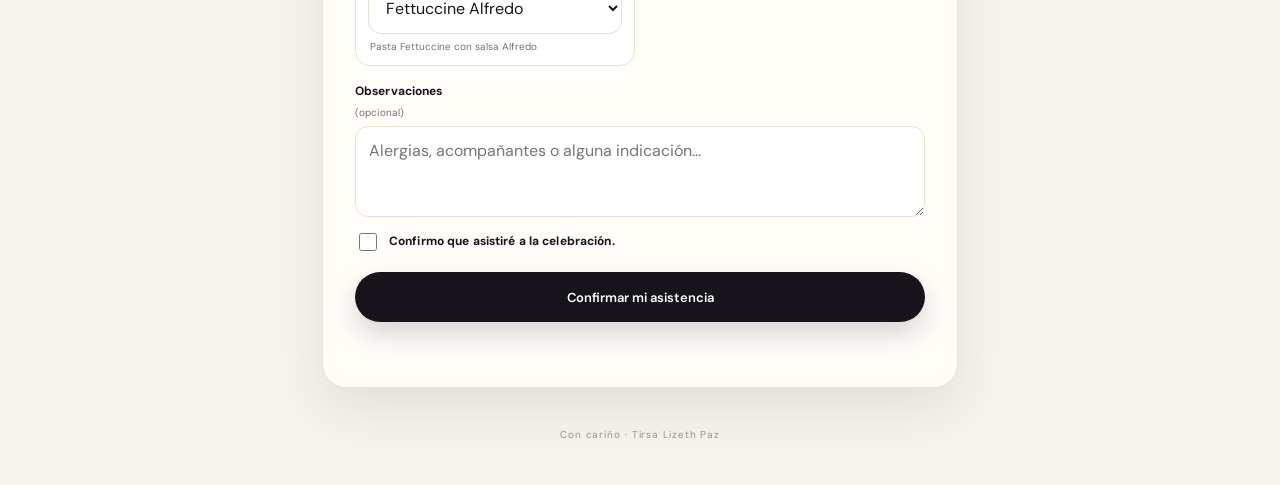
==== commit 7e445b28: "Agregar sobre de apertura elegante a la invitación" ====
--- a/index.html
+++ b/index.html
@@ -16,33 +16,42 @@
     .graduation-mark{width:54px;height:38px;margin:2px auto 12px;color:var(--gold);opacity:.82;animation:markFloat 5s ease-in-out infinite}.graduation-mark svg{width:100%;height:100%;display:block;overflow:visible}.graduation-mark .cap-fill{fill:none;stroke:currentColor;stroke-width:1.25;stroke-linejoin:round}.graduation-mark .cap-detail{fill:none;stroke:currentColor;stroke-width:1.05;stroke-linecap:round;stroke-linejoin:round}
     .hero-ornament{display:flex;align-items:center;justify-content:center;gap:9px;margin:4px auto 22px;color:var(--gold-light);opacity:.9}.hero-ornament span{display:block;width:48px;height:1px;background:currentColor}.hero-ornament b{font-family:"Playfair Display",serif;font-size:13px;font-weight:500;line-height:1;animation:starGlow 3.5s ease-in-out infinite}
     .tagline{margin:-12px auto 25px;color:var(--muted);font:italic 15px/1.5 "Playfair Display",serif;letter-spacing:.03em}
-    .phone-input{letter-spacing:.08em}
-    .details{display:none}
+    .phone-input{letter-spacing:.08em}.details{display:none}
     .hero .eyebrow,.hero .graduate-name,.hero .tagline,.hero .date-card,.hero .primary-btn{animation:softReveal .9s ease both}.hero .graduate-name{animation-delay:.12s}.hero .tagline{animation-delay:.22s}.hero .date-card{animation-delay:.34s}.hero .primary-btn{animation-delay:.46s}
-    @keyframes softReveal{from{opacity:0;transform:translateY(8px)}to{opacity:1;transform:translateY(0)}}
-    @keyframes markFloat{0%,100%{transform:translateY(0);opacity:.78}50%{transform:translateY(-3px);opacity:1}}
-    @keyframes starGlow{0%,100%{opacity:.65;transform:scale(.94)}50%{opacity:1;transform:scale(1.08)}}
+    @keyframes softReveal{from{opacity:0;transform:translateY(8px)}to{opacity:1;transform:translateY(0)}}@keyframes markFloat{0%,100%{transform:translateY(0);opacity:.78}50%{transform:translateY(-3px);opacity:1}}@keyframes starGlow{0%,100%{opacity:.65;transform:scale(.94)}50%{opacity:1;transform:scale(1.08)}}
     @media(prefers-reduced-motion:reduce){*,*::before,*::after{animation-duration:.01ms!important;animation-iteration-count:1!important;scroll-behavior:auto!important}}
     @media(min-width:561px){.guest-menus{grid-template-columns:1fr 1fr}}
+
+    /* Sobre de apertura */
+    .envelope-screen{position:fixed;inset:0;z-index:9999;display:grid;place-items:center;padding:24px;background:radial-gradient(circle at center,#fbf8f1 0%,#f1eadf 72%,#e9dfd1 100%);transition:opacity .75s ease,visibility .75s ease}.envelope-screen.opened{opacity:0;visibility:hidden;pointer-events:none}
+    .envelope-wrap{width:min(88vw,430px);text-align:center}.envelope-caption{margin:0 0 24px;color:#6f675d;font:500 11px/1.5 "DM Sans",sans-serif;letter-spacing:.24em;text-transform:uppercase}.envelope{position:relative;width:100%;aspect-ratio:1.62/1;perspective:1000px;filter:drop-shadow(0 18px 28px rgba(55,42,25,.13));cursor:pointer}.envelope-body{position:absolute;inset:0;border:1px solid #c8ae82;border-radius:4px;background:linear-gradient(145deg,#fdfaf3,#f3eadc);overflow:hidden}.envelope-body:before,.envelope-body:after{content:"";position:absolute;bottom:-1px;width:72%;height:1px;background:#c8ae82;opacity:.65}.envelope-body:before{left:-15%;transform:rotate(31deg);transform-origin:left center}.envelope-body:after{right:-15%;transform:rotate(-31deg);transform-origin:right center}.envelope-flap{position:absolute;z-index:3;top:0;left:0;width:100%;height:62%;background:linear-gradient(145deg,#fffdf8,#eee3d3);border:1px solid #c8ae82;clip-path:polygon(0 0,100% 0,50% 100%);transform-origin:top center;transition:transform 1s cubic-bezier(.2,.75,.25,1);backface-visibility:hidden}.envelope-seal{position:absolute;z-index:5;left:50%;top:49%;transform:translate(-50%,-50%);width:58px;height:58px;border:1px solid #b89458;border-radius:50%;background:#f8f0e4;color:#9b7841;display:grid;place-items:center;font:600 17px "Playfair Display",serif;box-shadow:0 4px 12px rgba(82,61,30,.12);transition:opacity .35s ease,transform .35s ease}.envelope-seal span{font-size:13px}.envelope-name{position:absolute;z-index:2;inset:0;display:grid;place-items:center;padding-top:13%;color:#6f5a3b;font:600 19px "Playfair Display",serif;letter-spacing:.1em}.envelope-hint{margin:21px 0 0;color:#786f64;font:400 12px "DM Sans",sans-serif;letter-spacing:.08em}.envelope-screen.opening .envelope-flap{transform:rotateX(180deg)}.envelope-screen.opening .envelope-seal{opacity:0;transform:translate(-50%,-50%) scale(.8)}.envelope-screen.opening .envelope-wrap{animation:envelopeExit 1s ease forwards .35s}.envelope-screen.opening + main{animation:invitationEnter 1s ease .45s both}.envelope-screen.opened + main{animation:none}
+    @keyframes envelopeExit{to{opacity:0;transform:scale(.96) translateY(-8px)}}@keyframes invitationEnter{from{opacity:0;transform:translateY(24px)}to{opacity:1;transform:translateY(0)}}
   </style>
 </head>
 <body>
+  <div class="envelope-screen" id="envelopeScreen">
+    <div class="envelope-wrap">
+      <p class="envelope-caption">Una celebración especial</p>
+      <button class="envelope" id="openEnvelope" type="button" aria-label="Abrir invitación">
+        <span class="envelope-body"></span><span class="envelope-name">TIRSA LIZETH PAZ</span><span class="envelope-flap"></span><span class="envelope-seal"><span>TL</span></span>
+      </button>
+      <p class="envelope-hint">Toca para abrir la invitación</p>
+    </div>
+  </div>
+
   <div class="bg-glow glow-1"></div><div class="bg-glow glow-2"></div>
   <main>
     <section class="hero reveal">
       <p class="eyebrow">INVITACIÓN DE GRADUACIÓN</p>
       <div class="graduation-mark" aria-hidden="true"><svg viewBox="0 0 80 56" role="img"><path class="cap-fill" d="M8 21.5 40 8l32 13.5L40 35 8 21.5Z"/><path class="cap-detail" d="M20 27.2V35c7.5 7.5 32.5 7.5 40 0v-7.8M40 35v7"/><path class="cap-detail" d="M70.5 22v11.5M67.8 36.5c1.5 1.3 4 1.3 5.5 0"/><circle cx="70.5" cy="21.5" r="1.6" fill="currentColor" stroke="none"/></svg></div>
-      <div class="graduate-name">TIRSA LIZETH<br><span>PAZ</span></div>
-      <p class="tagline">Una meta cumplida, un nuevo comienzo.</p>
+      <div class="graduate-name">TIRSA LIZETH<br><span>PAZ</span></div><p class="tagline">Una meta cumplida, un nuevo comienzo.</p>
       <div class="hero-ornament" aria-hidden="true"><span></span><b>✦</b><span></span></div>
       <div class="date-card"><div><strong>FECHA</strong><span>12 de noviembre</span></div><i></i><div><strong>HORA</strong><span>6:30 p. m.</span></div><i></i><div><strong>LUGAR</strong><span>Restaurante La Cumbre</span></div></div>
       <a class="primary-btn" href="#rsvp">Confirmar asistencia</a>
     </section>
     <section class="section reveal intro-section"><div class="section-tag">CELEBREMOS JUNTOS</div><h2>Un día para recordar</h2><p class="muted">Después de esfuerzo y dedicación, quiero celebrar este logro con las personas que forman parte de mi historia.</p></section>
-    <section id="rsvp" class="rsvp-card reveal">
-      <div class="section-tag">CONFIRMACIÓN</div><h2>¿Nos acompañas?</h2><p class="muted">Completa tus datos para confirmar tu asistencia y elegir el menú de cada persona.</p>
-      <form id="rsvpForm">
-        <label>Tu nombre<input id="name" name="name" type="text" placeholder="Escribe tu nombre" required maxlength="100" autocomplete="name"></label>
+    <section id="rsvp" class="rsvp-card reveal"><div class="section-tag">CONFIRMACIÓN</div><h2>¿Nos acompañas?</h2><p class="muted">Completa tus datos para confirmar tu asistencia y elegir el menú de cada persona.</p>
+      <form id="rsvpForm"><label>Tu nombre<input id="name" name="name" type="text" placeholder="Escribe tu nombre" required maxlength="100" autocomplete="name"></label>
         <label>Teléfono<input id="phone" name="phone" class="phone-input" type="tel" inputmode="numeric" value="+504 " required autocomplete="tel" maxlength="14" pattern="^\+504 [0-9]{4}-[0-9]{4}$" aria-describedby="phoneHelp"><small id="phoneHelp">Ingresa los 8 dígitos de tu número.</small></label>
         <label>¿Cuántas personas asistirán?<select id="guests" name="guests" required><option value="1">1 persona</option><option value="2">2 personas</option><option value="3">3 personas</option><option value="4">4 personas</option><option value="5">5 personas</option><option value="6">6 personas</option></select></label>
         <fieldset><legend>MENÚ DE LA CELEBRACIÓN</legend><p class="muted">Selecciona el menú de cada persona.</p><div id="guestMenus" class="guest-menus"></div></fieldset>
@@ -55,5 +64,12 @@
     <footer>Con cariño · Tirsa Lizeth Paz</footer>
   </main>
   <script src="config.js"></script><script src="app.js"></script>
+  <script>
+    const envelopeScreen=document.getElementById('envelopeScreen');
+    const openEnvelope=document.getElementById('openEnvelope');
+    let envelopeOpened=false;
+    openEnvelope.addEventListener('click',()=>{if(envelopeOpened)return;envelopeOpened=true;envelopeScreen.classList.add('opening');setTimeout(()=>envelopeScreen.classList.add('opened'),1150);setTimeout(()=>document.body.style.overflow='',1200)});
+    document.body.style.overflow='hidden';
+  </script>
 </body>
 </html>
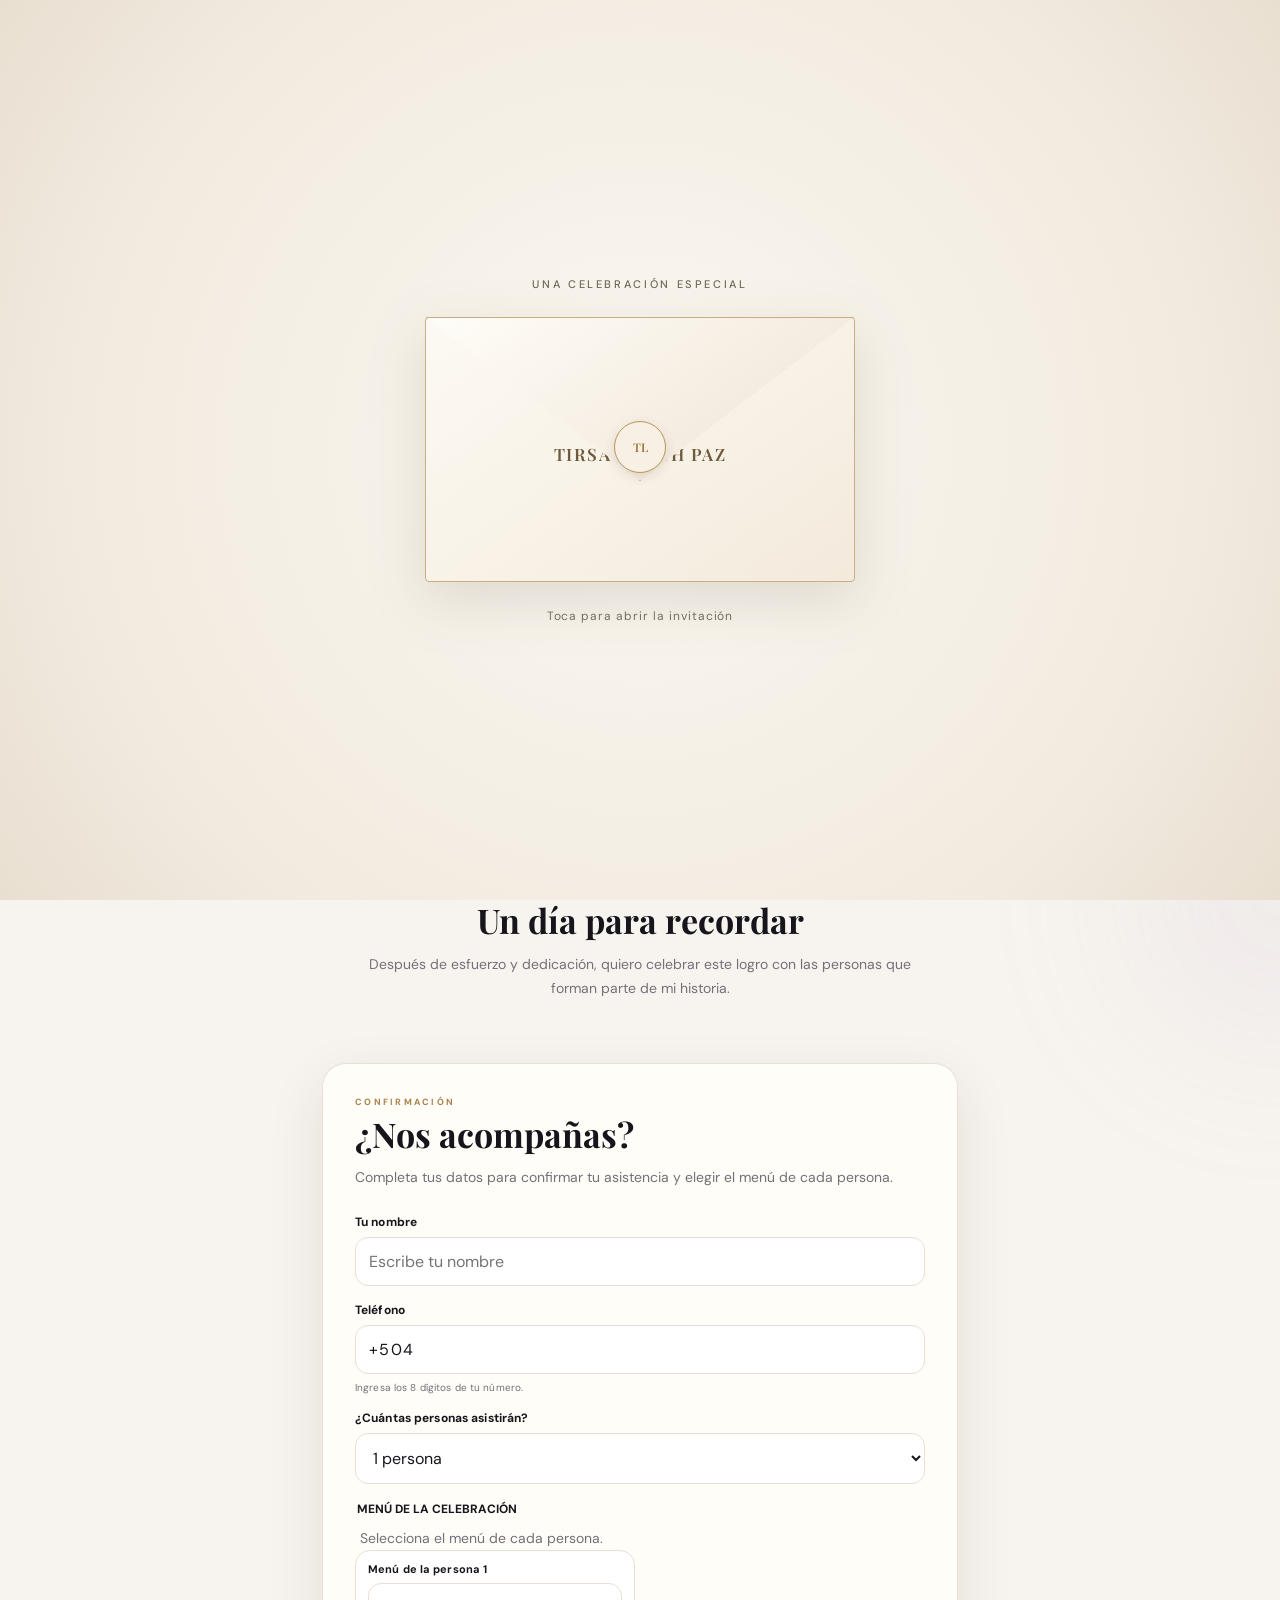
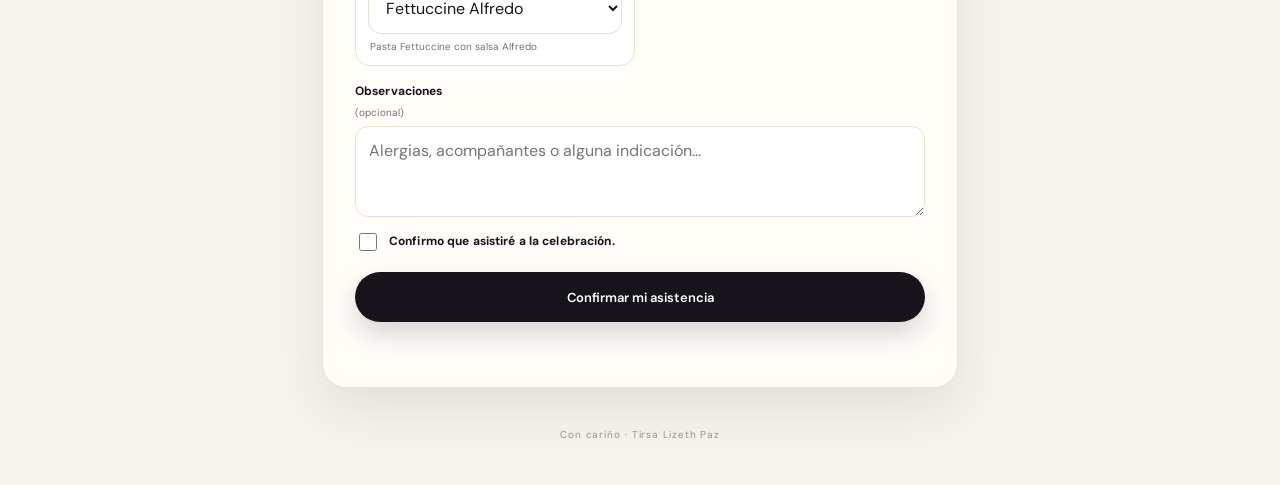
==== commit 3105a87d: "Ajustar apertura del sobre y posición inicial de la invitación" ====
--- a/index.html
+++ b/index.html
@@ -5,71 +5,39 @@
   <meta name="viewport" content="width=device-width, initial-scale=1.0, maximum-scale=1.0, user-scalable=no, viewport-fit=cover">
   <title>Graduación de Tirsa Lizeth Paz | Invitación</title>
   <meta name="description" content="Invitación digital de graduación de Tirsa Lizeth Paz">
-  <link rel="preconnect" href="https://fonts.googleapis.com">
-  <link rel="preconnect" href="https://fonts.gstatic.com" crossorigin>
-  <link href="https://fonts.googleapis.com/css2?family=DM+Sans:wght@400;500;600;700&family=Playfair+Display:wght@500;600;700&display=swap" rel="stylesheet">
-  <link rel="stylesheet" href="styles.css">
+  <link rel="preconnect" href="https://fonts.googleapis.com"><link rel="preconnect" href="https://fonts.gstatic.com" crossorigin>
+  <link href="https://fonts.googleapis.com/css2?family=DM+Sans:wght@400;500;600;700&family=Playfair+Display:wght@500;600;700&display=swap" rel="stylesheet"><link rel="stylesheet" href="styles.css">
   <style>
-    html{-webkit-text-size-adjust:100%;touch-action:manipulation}
-    input,select,textarea{font-size:16px!important;-webkit-text-size-adjust:100%}
+    html{-webkit-text-size-adjust:100%;touch-action:manipulation}input,select,textarea{font-size:16px!important;-webkit-text-size-adjust:100%}
     .guest-menus{display:grid;gap:10px}.guest-menu-row{border:1px solid #e7dfd3;border-radius:15px;background:#fff;padding:11px 12px}.guest-menu-row label{display:grid;gap:7px;font-size:11px;color:#17151b}.guest-menu-select{font-size:16px!important;min-height:50px!important}.selected-menu-description{margin:6px 2px 0;font-size:10px;line-height:1.4;color:#756f78}
     .graduation-mark{width:54px;height:38px;margin:2px auto 12px;color:var(--gold);opacity:.82;animation:markFloat 5s ease-in-out infinite}.graduation-mark svg{width:100%;height:100%;display:block;overflow:visible}.graduation-mark .cap-fill{fill:none;stroke:currentColor;stroke-width:1.25;stroke-linejoin:round}.graduation-mark .cap-detail{fill:none;stroke:currentColor;stroke-width:1.05;stroke-linecap:round;stroke-linejoin:round}
-    .hero-ornament{display:flex;align-items:center;justify-content:center;gap:9px;margin:4px auto 22px;color:var(--gold-light);opacity:.9}.hero-ornament span{display:block;width:48px;height:1px;background:currentColor}.hero-ornament b{font-family:"Playfair Display",serif;font-size:13px;font-weight:500;line-height:1;animation:starGlow 3.5s ease-in-out infinite}
-    .tagline{margin:-12px auto 25px;color:var(--muted);font:italic 15px/1.5 "Playfair Display",serif;letter-spacing:.03em}
-    .phone-input{letter-spacing:.08em}.details{display:none}
+    .hero-ornament{display:flex;align-items:center;justify-content:center;gap:9px;margin:4px auto 22px;color:var(--gold-light);opacity:.9}.hero-ornament span{display:block;width:48px;height:1px;background:currentColor}.hero-ornament b{font-family:"Playfair Display",serif;font-size:13px;font-weight:500;line-height:1;animation:starGlow 3.5s ease-in-out infinite}.tagline{margin:-12px auto 25px;color:var(--muted);font:italic 15px/1.5 "Playfair Display",serif;letter-spacing:.03em}.phone-input{letter-spacing:.08em}.details{display:none}
     .hero .eyebrow,.hero .graduate-name,.hero .tagline,.hero .date-card,.hero .primary-btn{animation:softReveal .9s ease both}.hero .graduate-name{animation-delay:.12s}.hero .tagline{animation-delay:.22s}.hero .date-card{animation-delay:.34s}.hero .primary-btn{animation-delay:.46s}
     @keyframes softReveal{from{opacity:0;transform:translateY(8px)}to{opacity:1;transform:translateY(0)}}@keyframes markFloat{0%,100%{transform:translateY(0);opacity:.78}50%{transform:translateY(-3px);opacity:1}}@keyframes starGlow{0%,100%{opacity:.65;transform:scale(.94)}50%{opacity:1;transform:scale(1.08)}}
     @media(prefers-reduced-motion:reduce){*,*::before,*::after{animation-duration:.01ms!important;animation-iteration-count:1!important;scroll-behavior:auto!important}}
     @media(min-width:561px){.guest-menus{grid-template-columns:1fr 1fr}}
 
-    /* Sobre de apertura */
+    /* Apertura con sobre */
     .envelope-screen{position:fixed;inset:0;z-index:9999;display:grid;place-items:center;padding:24px;background:radial-gradient(circle at center,#fbf8f1 0%,#f1eadf 72%,#e9dfd1 100%);transition:opacity .75s ease,visibility .75s ease}.envelope-screen.opened{opacity:0;visibility:hidden;pointer-events:none}
-    .envelope-wrap{width:min(88vw,430px);text-align:center}.envelope-caption{margin:0 0 24px;color:#6f675d;font:500 11px/1.5 "DM Sans",sans-serif;letter-spacing:.24em;text-transform:uppercase}.envelope{position:relative;width:100%;aspect-ratio:1.62/1;perspective:1000px;filter:drop-shadow(0 18px 28px rgba(55,42,25,.13));cursor:pointer}.envelope-body{position:absolute;inset:0;border:1px solid #c8ae82;border-radius:4px;background:linear-gradient(145deg,#fdfaf3,#f3eadc);overflow:hidden}.envelope-body:before,.envelope-body:after{content:"";position:absolute;bottom:-1px;width:72%;height:1px;background:#c8ae82;opacity:.65}.envelope-body:before{left:-15%;transform:rotate(31deg);transform-origin:left center}.envelope-body:after{right:-15%;transform:rotate(-31deg);transform-origin:right center}.envelope-flap{position:absolute;z-index:3;top:0;left:0;width:100%;height:62%;background:linear-gradient(145deg,#fffdf8,#eee3d3);border:1px solid #c8ae82;clip-path:polygon(0 0,100% 0,50% 100%);transform-origin:top center;transition:transform 1s cubic-bezier(.2,.75,.25,1);backface-visibility:hidden}.envelope-seal{position:absolute;z-index:5;left:50%;top:49%;transform:translate(-50%,-50%);width:58px;height:58px;border:1px solid #b89458;border-radius:50%;background:#f8f0e4;color:#9b7841;display:grid;place-items:center;font:600 17px "Playfair Display",serif;box-shadow:0 4px 12px rgba(82,61,30,.12);transition:opacity .35s ease,transform .35s ease}.envelope-seal span{font-size:13px}.envelope-name{position:absolute;z-index:2;inset:0;display:grid;place-items:center;padding-top:13%;color:#6f5a3b;font:600 19px "Playfair Display",serif;letter-spacing:.1em}.envelope-hint{margin:21px 0 0;color:#786f64;font:400 12px "DM Sans",sans-serif;letter-spacing:.08em}.envelope-screen.opening .envelope-flap{transform:rotateX(180deg)}.envelope-screen.opening .envelope-seal{opacity:0;transform:translate(-50%,-50%) scale(.8)}.envelope-screen.opening .envelope-wrap{animation:envelopeExit 1s ease forwards .35s}.envelope-screen.opening + main{animation:invitationEnter 1s ease .45s both}.envelope-screen.opened + main{animation:none}
-    @keyframes envelopeExit{to{opacity:0;transform:scale(.96) translateY(-8px)}}@keyframes invitationEnter{from{opacity:0;transform:translateY(24px)}to{opacity:1;transform:translateY(0)}}
+    .envelope-wrap{width:min(88vw,430px);text-align:center}.envelope-caption{margin:0 0 24px;color:#6f675d;font:500 11px/1.5 "DM Sans",sans-serif;letter-spacing:.24em;text-transform:uppercase}.envelope{position:relative;width:100%;aspect-ratio:1.62/1;padding:0;border:0;background:none;perspective:1000px;filter:drop-shadow(0 18px 28px rgba(55,42,25,.13));cursor:pointer}.envelope-body{position:absolute;inset:0;border:1px solid #c8ae82;border-radius:4px;background:linear-gradient(145deg,#fdfaf3,#f3eadc);overflow:hidden}.envelope-body:before,.envelope-body:after{content:"";position:absolute;bottom:-1px;width:72%;height:1px;background:#c8ae82;opacity:.65}.envelope-body:before{left:-15%;transform:rotate(31deg);transform-origin:left center}.envelope-body:after{right:-15%;transform:rotate(-31deg);transform-origin:right center}
+    .envelope-flap{position:absolute;z-index:3;top:0;left:0;width:100%;height:62%;background:linear-gradient(145deg,#fffdf8,#eee3d3);border:1px solid #c8ae82;clip-path:polygon(0 0,100% 0,50% 100%);transform-origin:top center;transition:transform 1s cubic-bezier(.2,.75,.25,1);backface-visibility:hidden}.envelope-seal{position:absolute;z-index:5;left:50%;top:49%;transform:translate(-50%,-50%);width:52px;height:52px;border:1px solid #b89458;border-radius:50%;background:#f8f0e4;color:#9b7841;display:grid;place-items:center;font:600 15px "Playfair Display",serif;box-shadow:0 4px 12px rgba(82,61,30,.12);transition:opacity .35s ease,transform .35s ease}.envelope-seal span{font-size:12px}.envelope-name{position:absolute;z-index:2;left:14%;right:14%;top:52%;transform:translateY(-50%);color:#6f5a3b;font:600 17px "Playfair Display",serif;letter-spacing:.08em;line-height:1.4;text-align:center}.envelope-hint{margin:21px 0 0;color:#786f64;font:400 12px "DM Sans",sans-serif;letter-spacing:.08em}.envelope-screen.opening .envelope-flap{transform:rotateX(180deg)}.envelope-screen.opening .envelope-seal{opacity:0;transform:translate(-50%,-50%) scale(.8)}.envelope-screen.opening .envelope-wrap{animation:envelopeExit 1s ease forwards .35s}
+    @keyframes envelopeExit{to{opacity:0;transform:scale(.96) translateY(-8px)}}
   </style>
 </head>
 <body>
-  <div class="envelope-screen" id="envelopeScreen">
-    <div class="envelope-wrap">
-      <p class="envelope-caption">Una celebración especial</p>
-      <button class="envelope" id="openEnvelope" type="button" aria-label="Abrir invitación">
-        <span class="envelope-body"></span><span class="envelope-name">TIRSA LIZETH PAZ</span><span class="envelope-flap"></span><span class="envelope-seal"><span>TL</span></span>
-      </button>
-      <p class="envelope-hint">Toca para abrir la invitación</p>
-    </div>
-  </div>
-
+  <div class="envelope-screen" id="envelopeScreen"><div class="envelope-wrap"><p class="envelope-caption">Una celebración especial</p><button class="envelope" id="openEnvelope" type="button" aria-label="Abrir invitación"><span class="envelope-body"></span><span class="envelope-name">TIRSA LIZETH PAZ</span><span class="envelope-flap"></span><span class="envelope-seal"><span>TL</span></span></button><p class="envelope-hint">Toca para abrir la invitación</p></div></div>
   <div class="bg-glow glow-1"></div><div class="bg-glow glow-2"></div>
-  <main>
-    <section class="hero reveal">
-      <p class="eyebrow">INVITACIÓN DE GRADUACIÓN</p>
-      <div class="graduation-mark" aria-hidden="true"><svg viewBox="0 0 80 56" role="img"><path class="cap-fill" d="M8 21.5 40 8l32 13.5L40 35 8 21.5Z"/><path class="cap-detail" d="M20 27.2V35c7.5 7.5 32.5 7.5 40 0v-7.8M40 35v7"/><path class="cap-detail" d="M70.5 22v11.5M67.8 36.5c1.5 1.3 4 1.3 5.5 0"/><circle cx="70.5" cy="21.5" r="1.6" fill="currentColor" stroke="none"/></svg></div>
-      <div class="graduate-name">TIRSA LIZETH<br><span>PAZ</span></div><p class="tagline">Una meta cumplida, un nuevo comienzo.</p>
-      <div class="hero-ornament" aria-hidden="true"><span></span><b>✦</b><span></span></div>
-      <div class="date-card"><div><strong>FECHA</strong><span>12 de noviembre</span></div><i></i><div><strong>HORA</strong><span>6:30 p. m.</span></div><i></i><div><strong>LUGAR</strong><span>Restaurante La Cumbre</span></div></div>
-      <a class="primary-btn" href="#rsvp">Confirmar asistencia</a>
-    </section>
+  <main id="invitationMain">
+    <section class="hero reveal" id="invitationStart"><p class="eyebrow">INVITACIÓN DE GRADUACIÓN</p><div class="graduation-mark" aria-hidden="true"><svg viewBox="0 0 80 56"><path class="cap-fill" d="M8 21.5 40 8l32 13.5L40 35 8 21.5Z"/><path class="cap-detail" d="M20 27.2V35c7.5 7.5 32.5 7.5 40 0v-7.8M40 35v7"/><path class="cap-detail" d="M70.5 22v11.5M67.8 36.5c1.5 1.3 4 1.3 5.5 0"/><circle cx="70.5" cy="21.5" r="1.6" fill="currentColor" stroke="none"/></svg></div><div class="graduate-name">TIRSA LIZETH<br><span>PAZ</span></div><p class="tagline">Una meta cumplida, un nuevo comienzo.</p><div class="hero-ornament" aria-hidden="true"><span></span><b>✦</b><span></span></div><div class="date-card"><div><strong>FECHA</strong><span>12 de noviembre</span></div><i></i><div><strong>HORA</strong><span>6:30 p. m.</span></div><i></i><div><strong>LUGAR</strong><span>Restaurante La Cumbre</span></div></div><a class="primary-btn" href="#rsvp">Confirmar asistencia</a></section>
     <section class="section reveal intro-section"><div class="section-tag">CELEBREMOS JUNTOS</div><h2>Un día para recordar</h2><p class="muted">Después de esfuerzo y dedicación, quiero celebrar este logro con las personas que forman parte de mi historia.</p></section>
-    <section id="rsvp" class="rsvp-card reveal"><div class="section-tag">CONFIRMACIÓN</div><h2>¿Nos acompañas?</h2><p class="muted">Completa tus datos para confirmar tu asistencia y elegir el menú de cada persona.</p>
-      <form id="rsvpForm"><label>Tu nombre<input id="name" name="name" type="text" placeholder="Escribe tu nombre" required maxlength="100" autocomplete="name"></label>
-        <label>Teléfono<input id="phone" name="phone" class="phone-input" type="tel" inputmode="numeric" value="+504 " required autocomplete="tel" maxlength="14" pattern="^\+504 [0-9]{4}-[0-9]{4}$" aria-describedby="phoneHelp"><small id="phoneHelp">Ingresa los 8 dígitos de tu número.</small></label>
-        <label>¿Cuántas personas asistirán?<select id="guests" name="guests" required><option value="1">1 persona</option><option value="2">2 personas</option><option value="3">3 personas</option><option value="4">4 personas</option><option value="5">5 personas</option><option value="6">6 personas</option></select></label>
-        <fieldset><legend>MENÚ DE LA CELEBRACIÓN</legend><p class="muted">Selecciona el menú de cada persona.</p><div id="guestMenus" class="guest-menus"></div></fieldset>
-        <label>Observaciones <small>(opcional)</small><textarea id="notes" name="notes" rows="3" maxlength="300" placeholder="Alergias, acompañantes o alguna indicación..."></textarea></label>
-        <label class="check"><input id="confirmed" type="checkbox" required><span>Confirmo que asistiré a la celebración.</span></label>
-        <button class="primary-btn submit-btn" type="submit">Confirmar mi asistencia</button><p id="formStatus" class="form-status" role="status"></p>
-      </form>
-    </section>
-    <section id="success" class="success-card hidden"><div class="success-icon">✓</div><div class="section-tag">CONFIRMACIÓN RECIBIDA</div><h2>Te esperamos</h2><p id="successText" class="muted"></p><button id="editBtn" class="secondary-btn">Modificar respuesta</button></section>
-    <footer>Con cariño · Tirsa Lizeth Paz</footer>
+    <section id="rsvp" class="rsvp-card reveal"><div class="section-tag">CONFIRMACIÓN</div><h2>¿Nos acompañas?</h2><p class="muted">Completa tus datos para confirmar tu asistencia y elegir el menú de cada persona.</p><form id="rsvpForm"><label>Tu nombre<input id="name" name="name" type="text" placeholder="Escribe tu nombre" required maxlength="100" autocomplete="name"></label><label>Teléfono<input id="phone" name="phone" class="phone-input" type="tel" inputmode="numeric" value="+504 " required autocomplete="tel" maxlength="14" pattern="^\+504 [0-9]{4}-[0-9]{4}$" aria-describedby="phoneHelp"><small id="phoneHelp">Ingresa los 8 dígitos de tu número.</small></label><label>¿Cuántas personas asistirán?<select id="guests" name="guests" required><option value="1">1 persona</option><option value="2">2 personas</option><option value="3">3 personas</option><option value="4">4 personas</option><option value="5">5 personas</option><option value="6">6 personas</option></select></label><fieldset><legend>MENÚ DE LA CELEBRACIÓN</legend><p class="muted">Selecciona el menú de cada persona.</p><div id="guestMenus" class="guest-menus"></div></fieldset><label>Observaciones <small>(opcional)</small><textarea id="notes" name="notes" rows="3" maxlength="300" placeholder="Alergias, acompañantes o alguna indicación..."></textarea></label><label class="check"><input id="confirmed" type="checkbox" required><span>Confirmo que asistiré a la celebración.</span></label><button class="primary-btn submit-btn" type="submit">Confirmar mi asistencia</button><p id="formStatus" class="form-status" role="status"></p></form></section>
+    <section id="success" class="success-card hidden"><div class="success-icon">✓</div><div class="section-tag">CONFIRMACIÓN RECIBIDA</div><h2>Te esperamos</h2><p id="successText" class="muted"></p><button id="editBtn" class="secondary-btn">Modificar respuesta</button></section><footer>Con cariño · Tirsa Lizeth Paz</footer>
   </main>
   <script src="config.js"></script><script src="app.js"></script>
   <script>
-    const envelopeScreen=document.getElementById('envelopeScreen');
-    const openEnvelope=document.getElementById('openEnvelope');
-    let envelopeOpened=false;
-    openEnvelope.addEventListener('click',()=>{if(envelopeOpened)return;envelopeOpened=true;envelopeScreen.classList.add('opening');setTimeout(()=>envelopeScreen.classList.add('opened'),1150);setTimeout(()=>document.body.style.overflow='',1200)});
+    const envelopeScreen=document.getElementById('envelopeScreen'),openEnvelope=document.getElementById('openEnvelope');
     document.body.style.overflow='hidden';
+    openEnvelope.addEventListener('click',()=>{envelopeScreen.classList.add('opening');setTimeout(()=>{envelopeScreen.classList.add('opened');document.body.style.overflow='';document.getElementById('invitationStart').scrollIntoView({behavior:'instant',block:'start'});},1050);});
   </script>
 </body>
 </html>
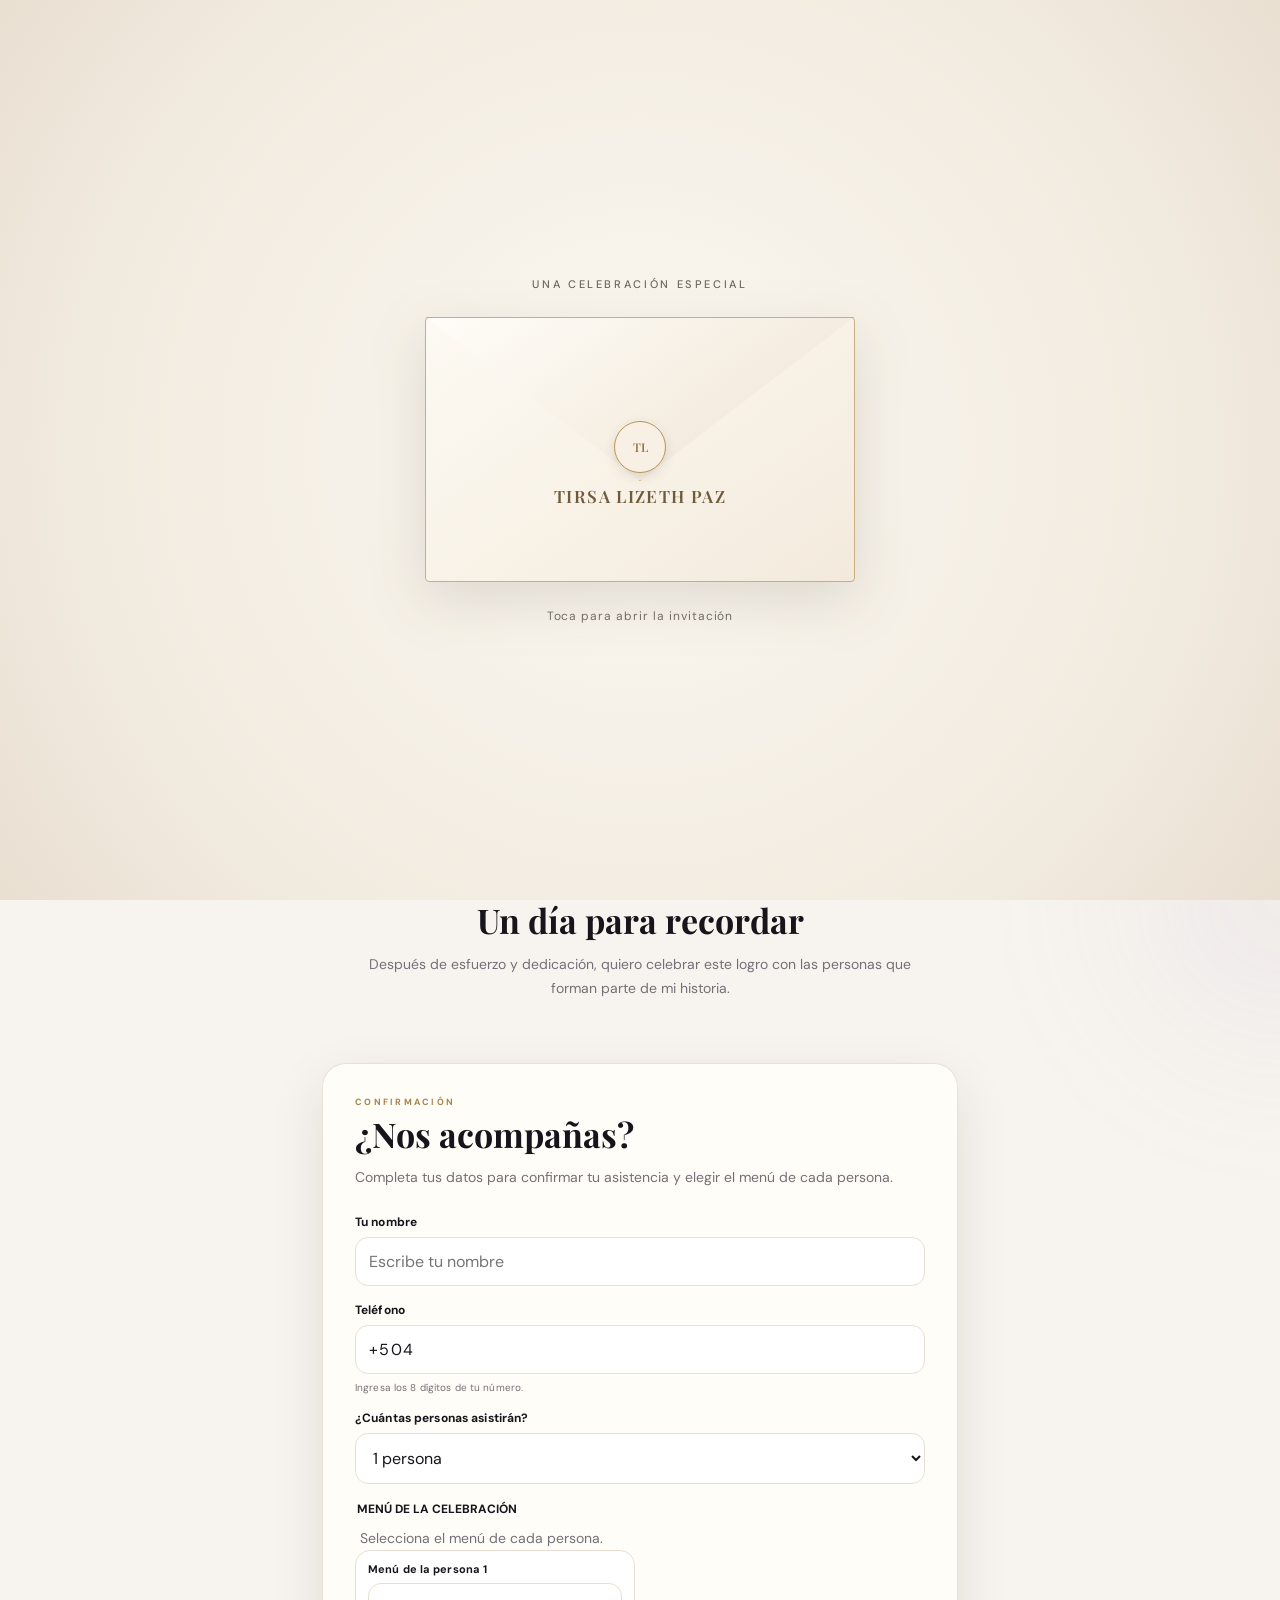
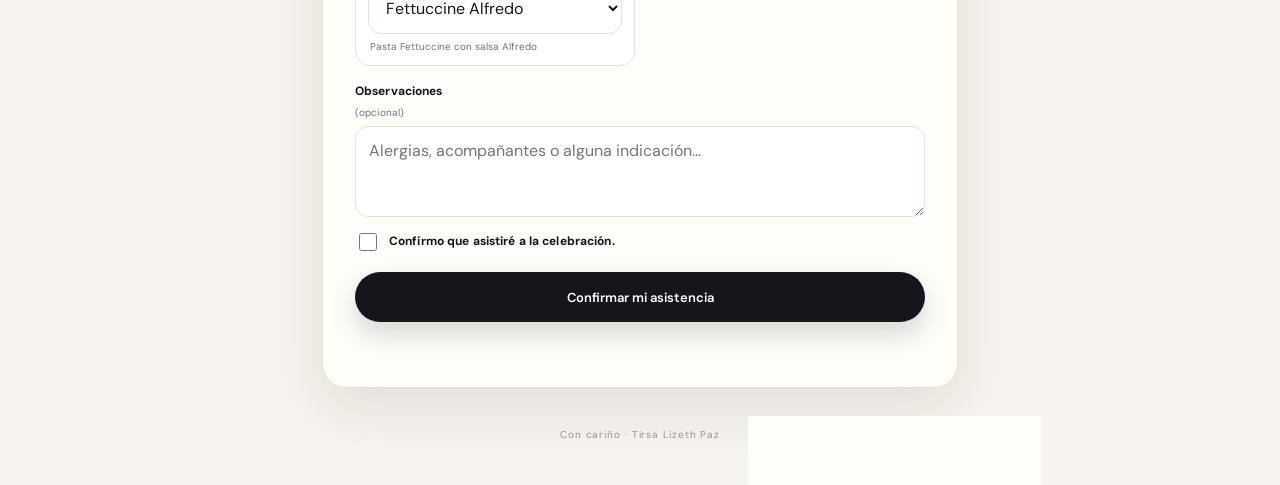
==== commit fc39b85d: "Bajar nombre dentro del sobre para evitar superposición con el sello" ====
--- a/index.html
+++ b/index.html
@@ -16,28 +16,16 @@
     @keyframes softReveal{from{opacity:0;transform:translateY(8px)}to{opacity:1;transform:translateY(0)}}@keyframes markFloat{0%,100%{transform:translateY(0);opacity:.78}50%{transform:translateY(-3px);opacity:1}}@keyframes starGlow{0%,100%{opacity:.65;transform:scale(.94)}50%{opacity:1;transform:scale(1.08)}}
     @media(prefers-reduced-motion:reduce){*,*::before,*::after{animation-duration:.01ms!important;animation-iteration-count:1!important;scroll-behavior:auto!important}}
     @media(min-width:561px){.guest-menus{grid-template-columns:1fr 1fr}}
-
-    /* Apertura con sobre */
-    .envelope-screen{position:fixed;inset:0;z-index:9999;display:grid;place-items:center;padding:24px;background:radial-gradient(circle at center,#fbf8f1 0%,#f1eadf 72%,#e9dfd1 100%);transition:opacity .75s ease,visibility .75s ease}.envelope-screen.opened{opacity:0;visibility:hidden;pointer-events:none}
-    .envelope-wrap{width:min(88vw,430px);text-align:center}.envelope-caption{margin:0 0 24px;color:#6f675d;font:500 11px/1.5 "DM Sans",sans-serif;letter-spacing:.24em;text-transform:uppercase}.envelope{position:relative;width:100%;aspect-ratio:1.62/1;padding:0;border:0;background:none;perspective:1000px;filter:drop-shadow(0 18px 28px rgba(55,42,25,.13));cursor:pointer}.envelope-body{position:absolute;inset:0;border:1px solid #c8ae82;border-radius:4px;background:linear-gradient(145deg,#fdfaf3,#f3eadc);overflow:hidden}.envelope-body:before,.envelope-body:after{content:"";position:absolute;bottom:-1px;width:72%;height:1px;background:#c8ae82;opacity:.65}.envelope-body:before{left:-15%;transform:rotate(31deg);transform-origin:left center}.envelope-body:after{right:-15%;transform:rotate(-31deg);transform-origin:right center}
-    .envelope-flap{position:absolute;z-index:3;top:0;left:0;width:100%;height:62%;background:linear-gradient(145deg,#fffdf8,#eee3d3);border:1px solid #c8ae82;clip-path:polygon(0 0,100% 0,50% 100%);transform-origin:top center;transition:transform 1s cubic-bezier(.2,.75,.25,1);backface-visibility:hidden}.envelope-seal{position:absolute;z-index:5;left:50%;top:49%;transform:translate(-50%,-50%);width:52px;height:52px;border:1px solid #b89458;border-radius:50%;background:#f8f0e4;color:#9b7841;display:grid;place-items:center;font:600 15px "Playfair Display",serif;box-shadow:0 4px 12px rgba(82,61,30,.12);transition:opacity .35s ease,transform .35s ease}.envelope-seal span{font-size:12px}.envelope-name{position:absolute;z-index:2;left:14%;right:14%;top:52%;transform:translateY(-50%);color:#6f5a3b;font:600 17px "Playfair Display",serif;letter-spacing:.08em;line-height:1.4;text-align:center}.envelope-hint{margin:21px 0 0;color:#786f64;font:400 12px "DM Sans",sans-serif;letter-spacing:.08em}.envelope-screen.opening .envelope-flap{transform:rotateX(180deg)}.envelope-screen.opening .envelope-seal{opacity:0;transform:translate(-50%,-50%) scale(.8)}.envelope-screen.opening .envelope-wrap{animation:envelopeExit 1s ease forwards .35s}
-    @keyframes envelopeExit{to{opacity:0;transform:scale(.96) translateY(-8px)}}
+    .envelope-screen{position:fixed;inset:0;z-index:9999;display:grid;place-items:center;padding:24px;background:radial-gradient(circle at center,#fbf8f1 0%,#f1eadf 72%,#e9dfd1 100%);transition:opacity .75s ease,visibility .75s ease}.envelope-screen.opened{opacity:0;visibility:hidden;pointer-events:none}.envelope-wrap{width:min(88vw,430px);text-align:center}.envelope-caption{margin:0 0 24px;color:#6f675d;font:500 11px/1.5 "DM Sans",sans-serif;letter-spacing:.24em;text-transform:uppercase}.envelope{position:relative;width:100%;aspect-ratio:1.62/1;padding:0;border:0;background:none;perspective:1000px;filter:drop-shadow(0 18px 28px rgba(55,42,25,.13));cursor:pointer}.envelope-body{position:absolute;inset:0;border:1px solid #c8ae82;border-radius:4px;background:linear-gradient(145deg,#fdfaf3,#f3eadc);overflow:hidden}.envelope-body:before,.envelope-body:after{content:"";position:absolute;bottom:-1px;width:72%;height:1px;background:#c8ae82;opacity:.65}.envelope-body:before{left:-15%;transform:rotate(31deg);transform-origin:left center}.envelope-body:after{right:-15%;transform:rotate(-31deg);transform-origin:right center}.envelope-flap{position:absolute;z-index:3;top:0;left:0;width:100%;height:62%;background:linear-gradient(145deg,#fffdf8,#eee3d3);border:1px solid #c8ae82;clip-path:polygon(0 0,100% 0,50% 100%);transform-origin:top center;transition:transform 1s cubic-bezier(.2,.75,.25,1);backface-visibility:hidden}.envelope-seal{position:absolute;z-index:5;left:50%;top:49%;transform:translate(-50%,-50%);width:52px;height:52px;border:1px solid #b89458;border-radius:50%;background:#f8f0e4;color:#9b7841;display:grid;place-items:center;font:600 15px "Playfair Display",serif;box-shadow:0 4px 12px rgba(82,61,30,.12);transition:opacity .35s ease,transform .35s ease}.envelope-seal span{font-size:12px}.envelope-name{position:absolute;z-index:2;left:14%;right:14%;top:68%;transform:translateY(-50%);color:#6f5a3b;font:600 17px "Playfair Display",serif;letter-spacing:.08em;line-height:1.4;text-align:center}.envelope-hint{margin:21px 0 0;color:#786f64;font:400 12px "DM Sans",sans-serif;letter-spacing:.08em}.envelope-screen.opening .envelope-flap{transform:rotateX(180deg)}.envelope-screen.opening .envelope-seal{opacity:0;transform:translate(-50%,-50%) scale(.8)}.envelope-screen.opening .envelope-wrap{animation:envelopeExit 1s ease forwards .35s}@keyframes envelopeExit{to{opacity:0;transform:scale(.96) translateY(-8px)}}
   </style>
 </head>
 <body>
   <div class="envelope-screen" id="envelopeScreen"><div class="envelope-wrap"><p class="envelope-caption">Una celebración especial</p><button class="envelope" id="openEnvelope" type="button" aria-label="Abrir invitación"><span class="envelope-body"></span><span class="envelope-name">TIRSA LIZETH PAZ</span><span class="envelope-flap"></span><span class="envelope-seal"><span>TL</span></span></button><p class="envelope-hint">Toca para abrir la invitación</p></div></div>
-  <div class="bg-glow glow-1"></div><div class="bg-glow glow-2"></div>
-  <main id="invitationMain">
+  <div class="bg-glow glow-1"></div><div class="bg-glow glow-2"></div><main id="invitationMain">
     <section class="hero reveal" id="invitationStart"><p class="eyebrow">INVITACIÓN DE GRADUACIÓN</p><div class="graduation-mark" aria-hidden="true"><svg viewBox="0 0 80 56"><path class="cap-fill" d="M8 21.5 40 8l32 13.5L40 35 8 21.5Z"/><path class="cap-detail" d="M20 27.2V35c7.5 7.5 32.5 7.5 40 0v-7.8M40 35v7"/><path class="cap-detail" d="M70.5 22v11.5M67.8 36.5c1.5 1.3 4 1.3 5.5 0"/><circle cx="70.5" cy="21.5" r="1.6" fill="currentColor" stroke="none"/></svg></div><div class="graduate-name">TIRSA LIZETH<br><span>PAZ</span></div><p class="tagline">Una meta cumplida, un nuevo comienzo.</p><div class="hero-ornament" aria-hidden="true"><span></span><b>✦</b><span></span></div><div class="date-card"><div><strong>FECHA</strong><span>12 de noviembre</span></div><i></i><div><strong>HORA</strong><span>6:30 p. m.</span></div><i></i><div><strong>LUGAR</strong><span>Restaurante La Cumbre</span></div></div><a class="primary-btn" href="#rsvp">Confirmar asistencia</a></section>
     <section class="section reveal intro-section"><div class="section-tag">CELEBREMOS JUNTOS</div><h2>Un día para recordar</h2><p class="muted">Después de esfuerzo y dedicación, quiero celebrar este logro con las personas que forman parte de mi historia.</p></section>
     <section id="rsvp" class="rsvp-card reveal"><div class="section-tag">CONFIRMACIÓN</div><h2>¿Nos acompañas?</h2><p class="muted">Completa tus datos para confirmar tu asistencia y elegir el menú de cada persona.</p><form id="rsvpForm"><label>Tu nombre<input id="name" name="name" type="text" placeholder="Escribe tu nombre" required maxlength="100" autocomplete="name"></label><label>Teléfono<input id="phone" name="phone" class="phone-input" type="tel" inputmode="numeric" value="+504 " required autocomplete="tel" maxlength="14" pattern="^\+504 [0-9]{4}-[0-9]{4}$" aria-describedby="phoneHelp"><small id="phoneHelp">Ingresa los 8 dígitos de tu número.</small></label><label>¿Cuántas personas asistirán?<select id="guests" name="guests" required><option value="1">1 persona</option><option value="2">2 personas</option><option value="3">3 personas</option><option value="4">4 personas</option><option value="5">5 personas</option><option value="6">6 personas</option></select></label><fieldset><legend>MENÚ DE LA CELEBRACIÓN</legend><p class="muted">Selecciona el menú de cada persona.</p><div id="guestMenus" class="guest-menus"></div></fieldset><label>Observaciones <small>(opcional)</small><textarea id="notes" name="notes" rows="3" maxlength="300" placeholder="Alergias, acompañantes o alguna indicación..."></textarea></label><label class="check"><input id="confirmed" type="checkbox" required><span>Confirmo que asistiré a la celebración.</span></label><button class="primary-btn submit-btn" type="submit">Confirmar mi asistencia</button><p id="formStatus" class="form-status" role="status"></p></form></section>
     <section id="success" class="success-card hidden"><div class="success-icon">✓</div><div class="section-tag">CONFIRMACIÓN RECIBIDA</div><h2>Te esperamos</h2><p id="successText" class="muted"></p><button id="editBtn" class="secondary-btn">Modificar respuesta</button></section><footer>Con cariño · Tirsa Lizeth Paz</footer>
-  </main>
-  <script src="config.js"></script><script src="app.js"></script>
-  <script>
-    const envelopeScreen=document.getElementById('envelopeScreen'),openEnvelope=document.getElementById('openEnvelope');
-    document.body.style.overflow='hidden';
-    openEnvelope.addEventListener('click',()=>{envelopeScreen.classList.add('opening');setTimeout(()=>{envelopeScreen.classList.add('opened');document.body.style.overflow='';document.getElementById('invitationStart').scrollIntoView({behavior:'instant',block:'start'});},1050);});
-  </script>
+  </main><script src="config.js"></script><script src="app.js"></script><script>const envelopeScreen=document.getElementById('envelopeScreen'),openEnvelope=document.getElementById('openEnvelope');document.body.style.overflow='hidden';openEnvelope.addEventListener('click',()=>{envelopeScreen.classList.add('opening');setTimeout(()=>{envelopeScreen.classList.add('opened');document.body.style.overflow='';document.getElementById('invitationStart').scrollIntoView({behavior:'instant',block:'start'});},1050);});</script>
 </body>
 </html>
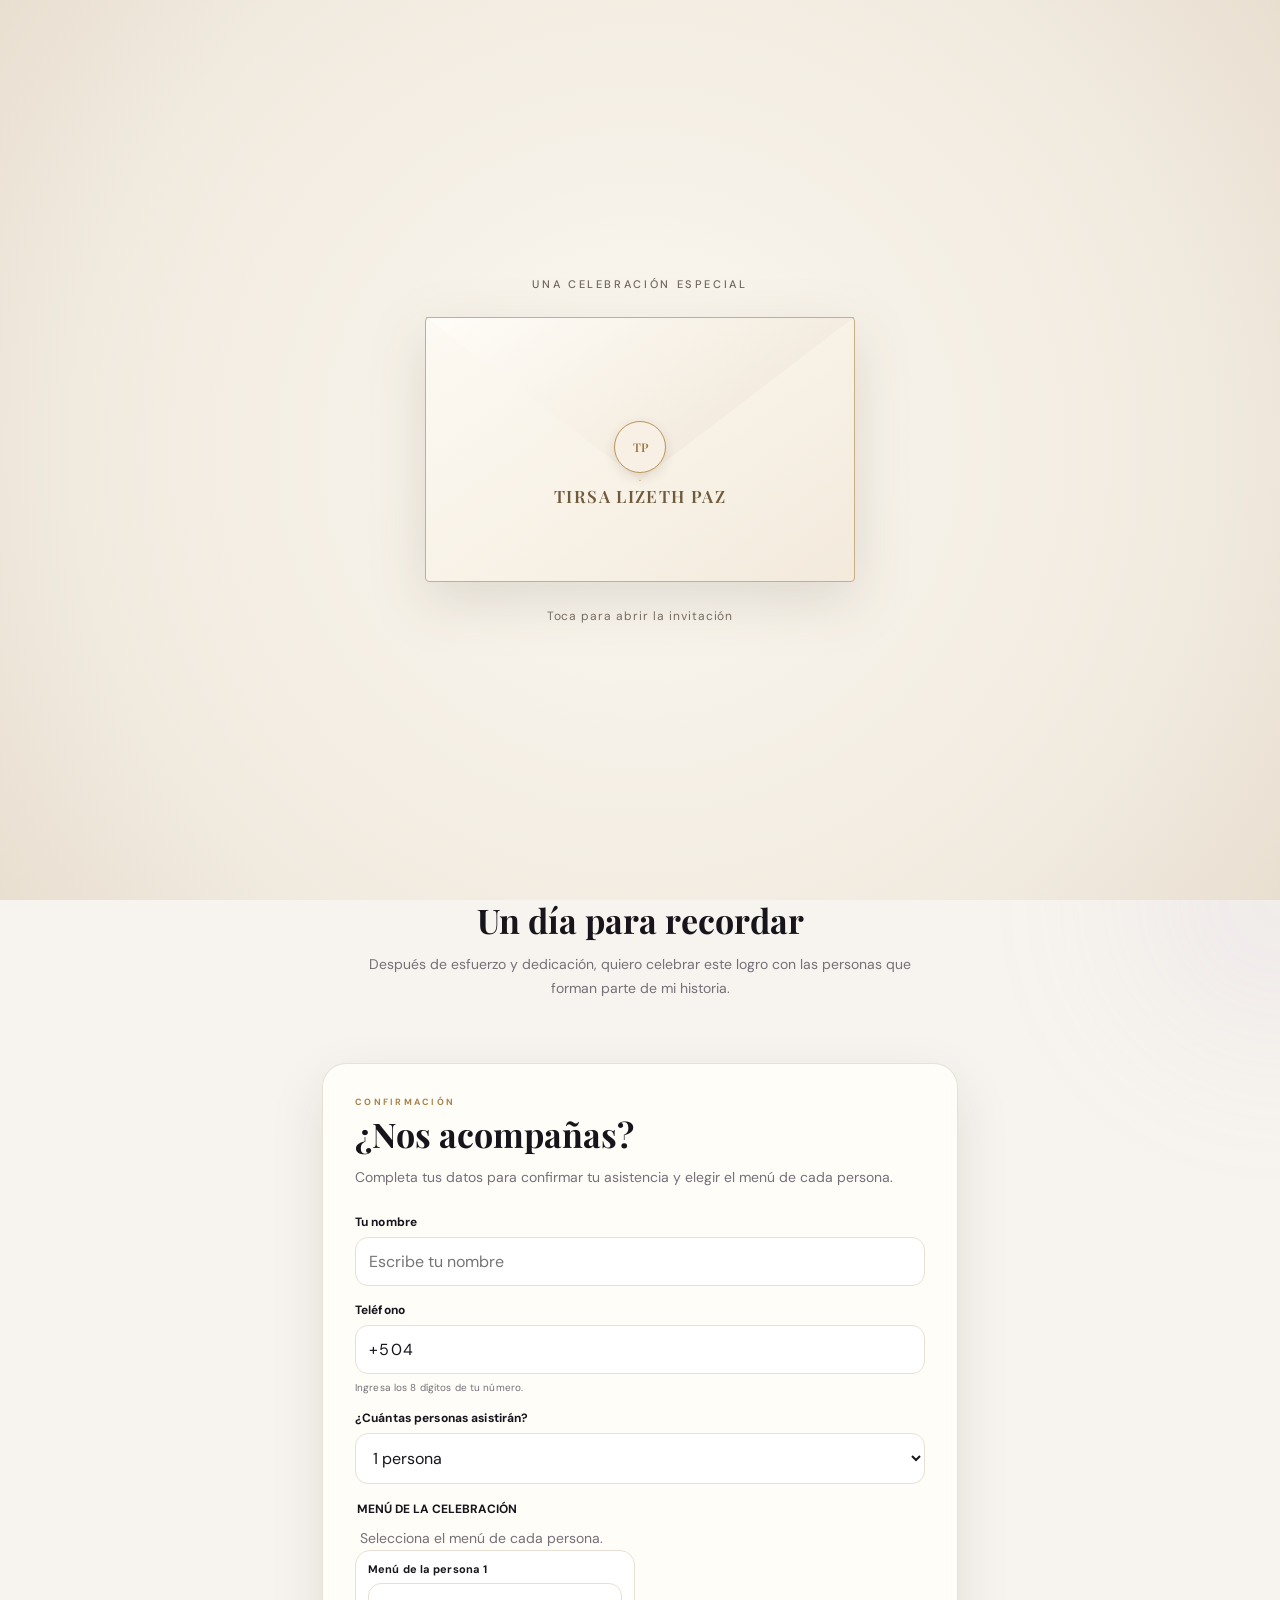
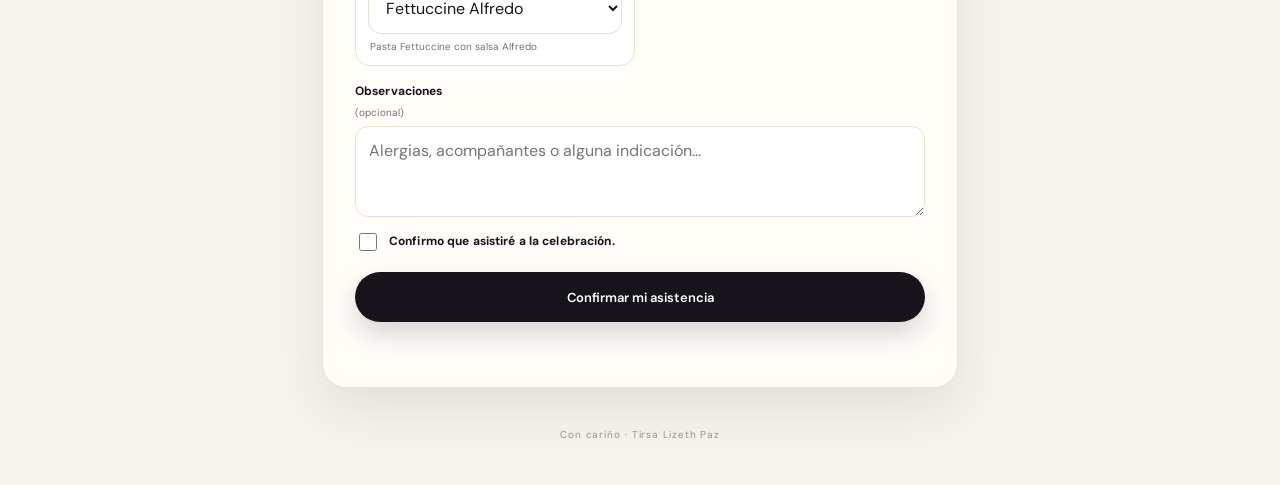
==== commit 4d37ee3d: "Change envelope seal initials from 'TL' to 'TP'" ====
--- a/index.html
+++ b/index.html
@@ -20,7 +20,7 @@
   </style>
 </head>
 <body>
-  <div class="envelope-screen" id="envelopeScreen"><div class="envelope-wrap"><p class="envelope-caption">Una celebración especial</p><button class="envelope" id="openEnvelope" type="button" aria-label="Abrir invitación"><span class="envelope-body"></span><span class="envelope-name">TIRSA LIZETH PAZ</span><span class="envelope-flap"></span><span class="envelope-seal"><span>TL</span></span></button><p class="envelope-hint">Toca para abrir la invitación</p></div></div>
+  <div class="envelope-screen" id="envelopeScreen"><div class="envelope-wrap"><p class="envelope-caption">Una celebración especial</p><button class="envelope" id="openEnvelope" type="button" aria-label="Abrir invitación"><span class="envelope-body"></span><span class="envelope-name">TIRSA LIZETH PAZ</span><span class="envelope-flap"></span><span class="envelope-seal"><span>TP</span></span></button><p class="envelope-hint">Toca para abrir la invitación</p></div></div>
   <div class="bg-glow glow-1"></div><div class="bg-glow glow-2"></div><main id="invitationMain">
     <section class="hero reveal" id="invitationStart"><p class="eyebrow">INVITACIÓN DE GRADUACIÓN</p><div class="graduation-mark" aria-hidden="true"><svg viewBox="0 0 80 56"><path class="cap-fill" d="M8 21.5 40 8l32 13.5L40 35 8 21.5Z"/><path class="cap-detail" d="M20 27.2V35c7.5 7.5 32.5 7.5 40 0v-7.8M40 35v7"/><path class="cap-detail" d="M70.5 22v11.5M67.8 36.5c1.5 1.3 4 1.3 5.5 0"/><circle cx="70.5" cy="21.5" r="1.6" fill="currentColor" stroke="none"/></svg></div><div class="graduate-name">TIRSA LIZETH<br><span>PAZ</span></div><p class="tagline">Una meta cumplida, un nuevo comienzo.</p><div class="hero-ornament" aria-hidden="true"><span></span><b>✦</b><span></span></div><div class="date-card"><div><strong>FECHA</strong><span>12 de noviembre</span></div><i></i><div><strong>HORA</strong><span>6:30 p. m.</span></div><i></i><div><strong>LUGAR</strong><span>Restaurante La Cumbre</span></div></div><a class="primary-btn" href="#rsvp">Confirmar asistencia</a></section>
     <section class="section reveal intro-section"><div class="section-tag">CELEBREMOS JUNTOS</div><h2>Un día para recordar</h2><p class="muted">Después de esfuerzo y dedicación, quiero celebrar este logro con las personas que forman parte de mi historia.</p></section>
@@ -28,4 +28,4 @@
     <section id="success" class="success-card hidden"><div class="success-icon">✓</div><div class="section-tag">CONFIRMACIÓN RECIBIDA</div><h2>Te esperamos</h2><p id="successText" class="muted"></p><button id="editBtn" class="secondary-btn">Modificar respuesta</button></section><footer>Con cariño · Tirsa Lizeth Paz</footer>
   </main><script src="config.js"></script><script src="app.js"></script><script>const envelopeScreen=document.getElementById('envelopeScreen'),openEnvelope=document.getElementById('openEnvelope');document.body.style.overflow='hidden';openEnvelope.addEventListener('click',()=>{envelopeScreen.classList.add('opening');setTimeout(()=>{envelopeScreen.classList.add('opened');document.body.style.overflow='';document.getElementById('invitationStart').scrollIntoView({behavior:'instant',block:'start'});},1050);});</script>
 </body>
-</html>+</html>
